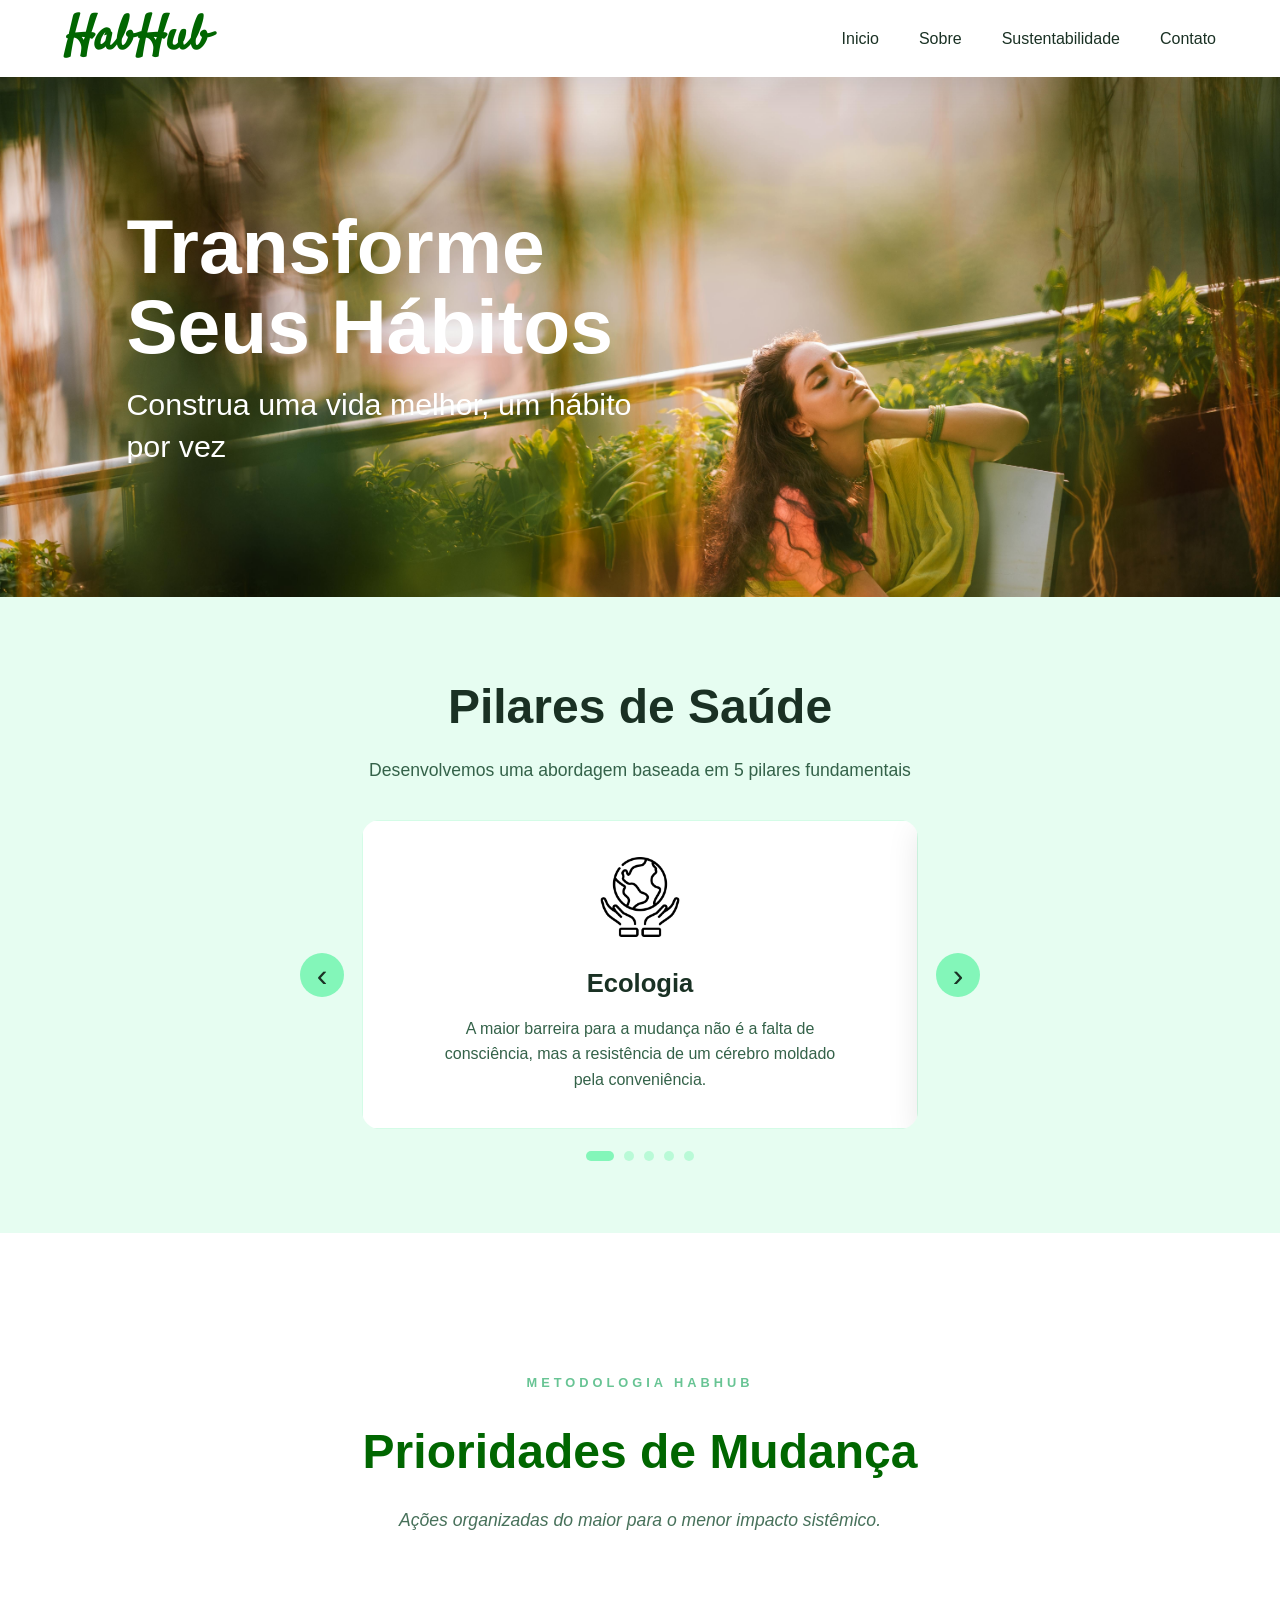
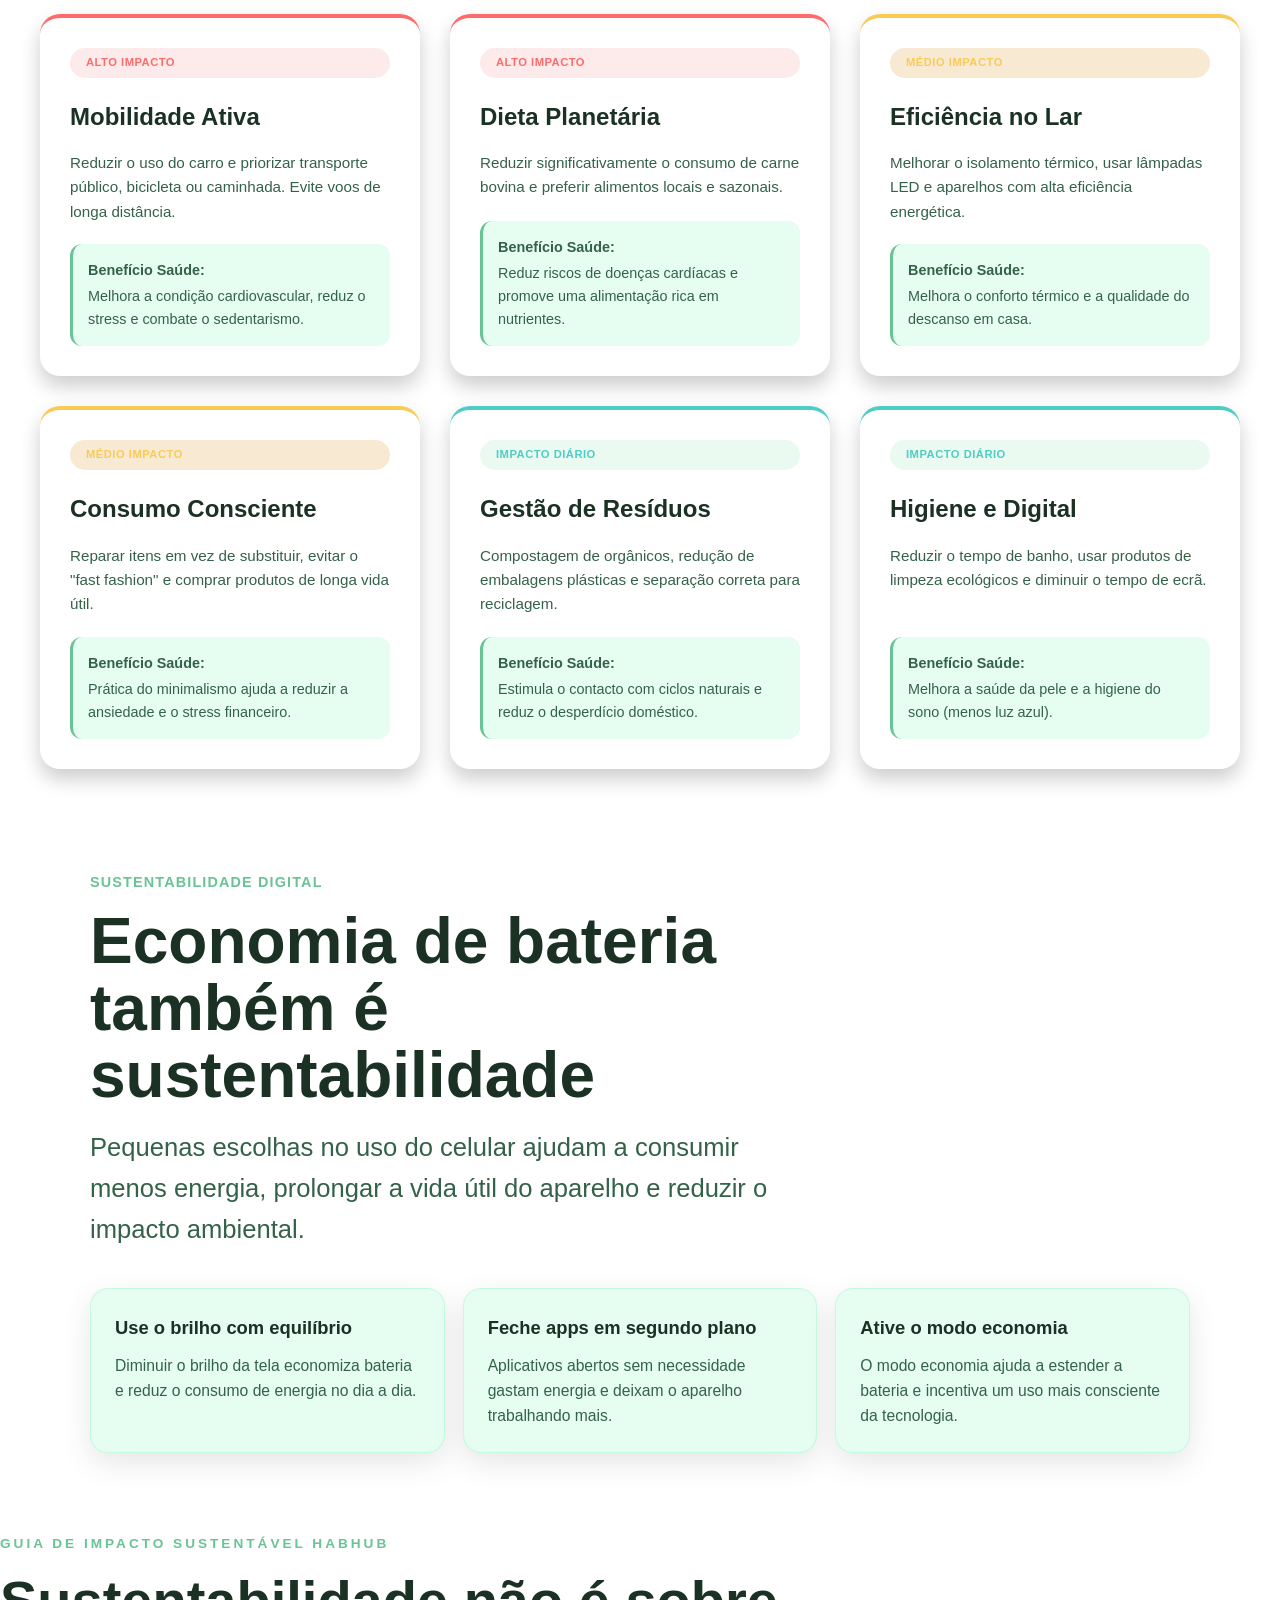
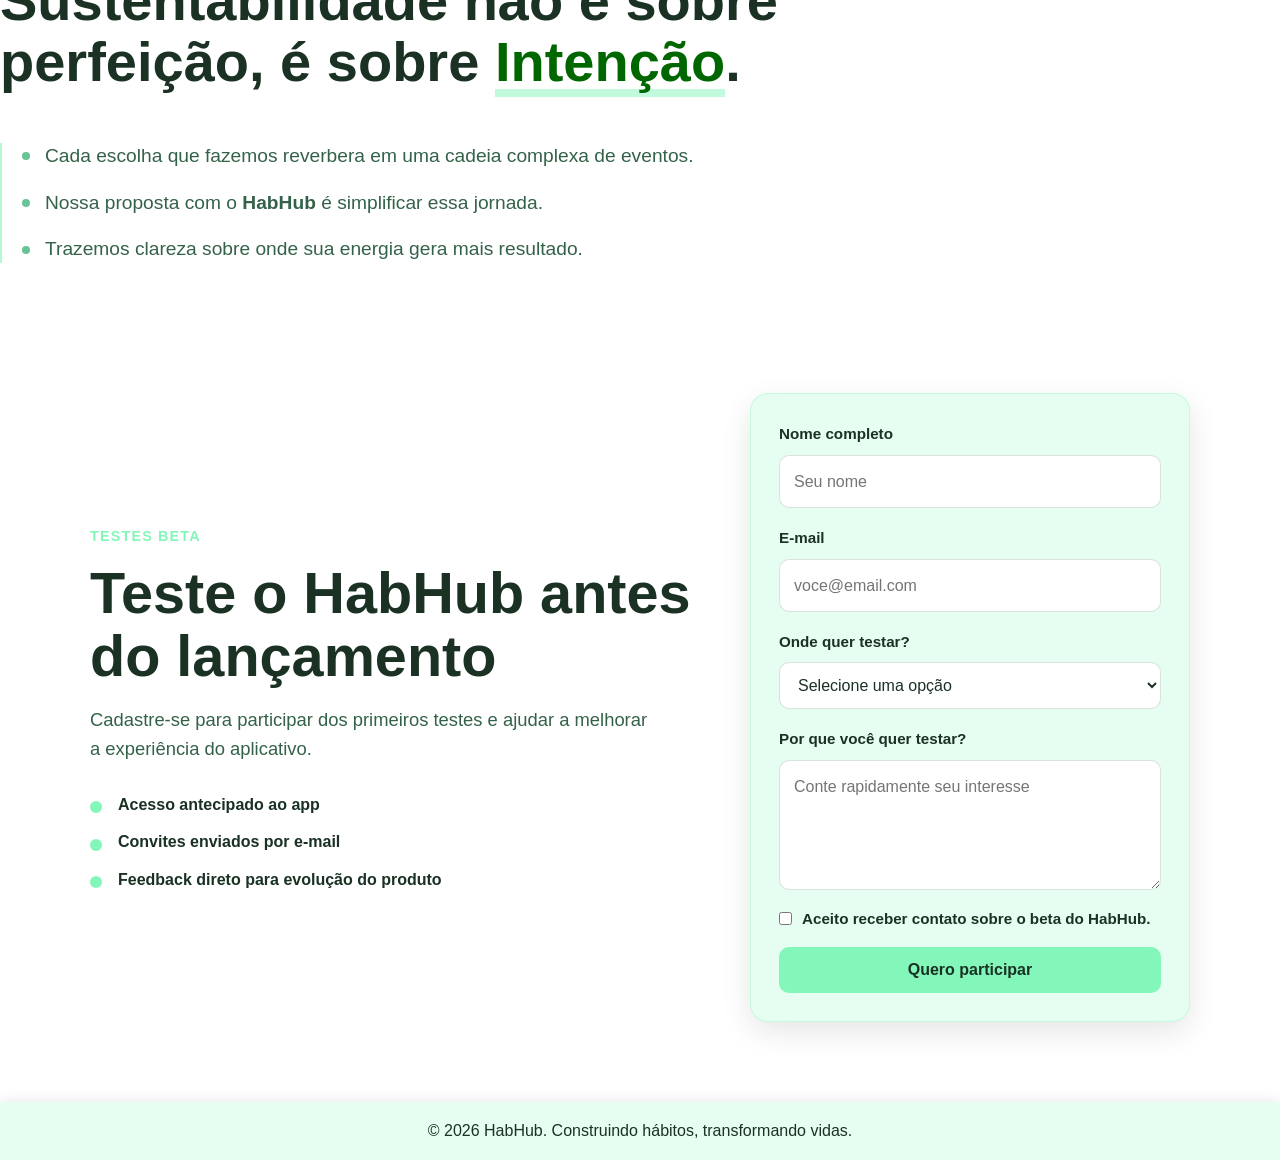
==== index.html @ 0dec8d16 "Consolidar CSS: mesclar cartilha.css em style.css e centralizar grid de prioridades em 3 colunas" ====
<!DOCTYPE html>
<html lang="pt-br">
<head>
    <meta charset="UTF-8">
    <meta name="viewport" content="width=device-width, initial-scale=1.0">
    <title>Projeto Da Faculdade</title>
    <link rel="preconnect" href="https://fonts.googleapis.com">
    <link rel="preconnect" href="https://fonts.gstatic.com" crossorigin>
    <link href="https://fonts.googleapis.com/css2?family=Satisfy&display=swap" rel="stylesheet">
    <link rel="stylesheet" href="./css/style.css">
</head>
<body>
    <header>
        <nav class="navbar">
            <a class="logo-link" href="#">
                <h1 class="logo">HabHub</h1>
            </a>
            <button class="nav-toggle" type="button" aria-label="Abrir menu" aria-controls="primary-menu" aria-expanded="false">
                <span></span>
                <span></span>
                <span></span>
            </button>
            <div class="nav-actions">
                <ul class="nav-links" id="primary-menu">
                    <li><a href="#home">Inicio</a></li>
                    <li><a href="#sobre">Sobre</a></li>
                    <li><a href="#sustentabilidade">Sustentabilidade</a></li>
                    <!-- <li><a href="pages/blog.html">Blog</a></li> -->
                    <li><a href="#contato">Contato</a></li>
                </ul>
            </div>
        </nav>
    </header>
    <main>
        <section id="home">
            <img src="img/mulher_zen.jpg" alt="Mulher Zen">
            <h2>Transforme Seus Hábitos</h2>
            <p>Construa uma vida melhor, um hábito por vez</p>
        </section>
        <section id="sobre" class="pillars">
            <div class="section-header">
                <h2>Pilares de Saúde</h2>
                <p>Desenvolvemos uma abordagem baseada em 5 pilares fundamentais</p>
            </div>
            <div class="pillars-carousel" aria-label="Carrossel dos pilares de saúde">
                <button class="carousel-btn carousel-btn-prev" type="button" aria-label="Pilar anterior">&#8249;</button>
                <div class="pillars-viewport">
                    <div class="pillars-track">
                        <article class="pillar-card">
                            <div class="pillar-icon">
                                <img src="img/gif_mundo.png" alt="icon terra">
                            </div>
                            <h3>Ecologia</h3>
                            <p>A maior barreira para a mudança não é a falta de consciência, mas a resistência de um cérebro moldado pela conveniência.</p>
                        </article>
                        <article class="pillar-card">
                            <div class="pillar-icon">
                                <img src="img/gif_mente.png" alt="icon mente">
                            </div>
                            <h3>Mental</h3>
                            <p>A verdadeira maestria não está em controlar o mundo ao seu redor, mas em arquitetar o silêncio interior para que a sua próxima ação seja fruto da escolha.</p>
                        </article>
                        <article class="pillar-card">
                            <div class="pillar-icon">
                                <img src="img/gif_forte.png" alt="icon físico">
                            </div>
                            <h3>Físico</h3>
                            <p>Seu hábito mais poderoso não é o que você faz quando está motivado, mas o que você executa no automático quando a vontade falha.</p>
                        </article>
                        <article class="pillar-card">
                            <div class="pillar-icon">
                                <img src="img/gif_salada.png" alt="icon salada">
                            </div>
                            <h3>Nutricional</h3>
                            <p>Sua vitalidade não nasce do que você consome ocasionalmente, mas da disciplina inabalável de nutrir o seu potencial todos os dias.</p>
                        </article>
                        <article class="pillar-card">
                            <div class="pillar-icon">
                                <img src="img/gif_sono.png" alt="icon sono">
                            </div>
                            <h3>Descanso</h3>
                            <p>O descanso não é uma interrupção da sua produtividade, mas a engenharia da sua potência.</p>
                        </article>
                    </div>
                </div>
                <button class="carousel-btn carousel-btn-next" type="button" aria-label="Próximo pilar">&#8250;</button>
            </div>
            <div class="carousel-dots" aria-label="Escolher pilar">
                <button class="carousel-dot active" type="button" aria-label="Mostrar pilar Ecologico" aria-current="true"></button>
                <button class="carousel-dot" type="button" aria-label="Mostrar pilar Mental"></button>
                <button class="carousel-dot" type="button" aria-label="Mostrar pilar Físico"></button>
                <button class="carousel-dot" type="button" aria-label="Mostrar pilar Nutricional"></button>
                <button class="carousel-dot" type="button" aria-label="Mostrar pilar Descanso"></button>
            </div>
        </section>
        <section>
            <div class="priorities-section">
                <div class="section-header-divider">
                    <span class="upper-detail">Metodologia HabHub</span>
                    <h2>Prioridades de Mudança</h2>
                    <p>Ações organizadas do maior para o menor impacto sistêmico.</p>
                </div>
            </div>
            <div class="grid">
                <article class="card high">
                    <span class="badge high">Alto Impacto</span>
                    <h3>Mobilidade Ativa</h3>
                    <p>Reduzir o uso do carro e priorizar transporte público, bicicleta ou caminhada. Evite voos de longa distância.</p>
                    <div class="health-box">
                        <strong> Benefício Saúde:</strong>
                        Melhora a condição cardiovascular, reduz o stress e combate o sedentarismo.
                    </div>
                </article>
                <article class="card high">
                    <span class="badge high">Alto Impacto</span>
                    <h3>Dieta Planetária</h3>
                    <p>Reduzir significativamente o consumo de carne bovina e preferir alimentos locais e sazonais.</p>
                    <div class="health-box">
                        <strong> Benefício Saúde:</strong>
                        Reduz riscos de doenças cardíacas e promove uma alimentação rica em nutrientes.
                    </div>
                </article>
                <article class="card med">
                    <span class="badge med">Médio Impacto</span>
                    <h3>Eficiência no Lar</h3>
                    <p>Melhorar o isolamento térmico, usar lâmpadas LED e aparelhos com alta eficiência energética.</p>
                    <div class="health-box">
                        <strong> Benefício Saúde:</strong>
                        Melhora o conforto térmico e a qualidade do descanso em casa.
                    </div>
                </article>
                <article class="card med">
                    <span class="badge med">Médio Impacto</span>
                    <h3>Consumo Consciente</h3>
                    <p>Reparar itens em vez de substituir, evitar o "fast fashion" e comprar produtos de longa vida útil.</p>
                    <div class="health-box">
                        <strong> Benefício Saúde:</strong>
                        Prática do minimalismo ajuda a reduzir a ansiedade e o stress financeiro.
                    </div>
                </article>
                <article class="card low">
                    <span class="badge low">Impacto Diário</span>
                    <h3>Gestão de Resíduos</h3>
                    <p>Compostagem de orgânicos, redução de embalagens plásticas e separação correta para reciclagem.</p>
                    <div class="health-box">
                        <strong>Benefício Saúde:</strong>
                        Estimula o contacto com ciclos naturais e reduz o desperdício doméstico.
                    </div>
                </article>
                <article class="card low">
                    <span class="badge low">Impacto Diário</span>
                    <h3>Higiene e Digital</h3>
                    <p>Reduzir o tempo de banho, usar produtos de limpeza ecológicos e diminuir o tempo de ecrã.</p>
                    <div class="health-box">
                        <strong>Benefício Saúde:</strong>
                        Melhora a saúde da pele e a higiene do sono (menos luz azul).
                    </div>
                </article>
            </div>
        </section>
        <section id="sustentabilidade" class="sustainability">
            <div class="sustainability-content">
                <span class="sustainability-label">Sustentabilidade digital</span>
                <h2>Economia de bateria também é sustentabilidade</h2>
                <p>Pequenas escolhas no uso do celular ajudam a consumir menos energia, prolongar a vida útil do aparelho e reduzir o impacto ambiental.</p>
                <div class="sustainability-actions">
                    <article>
                        <h3>Use o brilho com equilíbrio</h3>
                        <p>Diminuir o brilho da tela economiza bateria e reduz o consumo de energia no dia a dia.</p>
                    </article>
                    <article>
                        <h3>Feche apps em segundo plano</h3>
                        <p>Aplicativos abertos sem necessidade gastam energia e deixam o aparelho trabalhando mais.</p>
                    </article>
                    <article>
                        <h3>Ative o modo economia</h3>
                        <p>O modo economia ajuda a estender a bateria e incentiva um uso mais consciente da tecnologia.</p>
                    </article>
                </div>
            </div>
        </section>
        <section class="presentation-area">
            <div class="presenter-header">
                <span class="brown">Guia De impacto sustentável HabHub </span>
                <h2 class="display-title">Sustentabilidade não é sobre perfeição, é sobre <strong>Intenção</strong>. </h2>
            </div>
            <div class="manifesto-wrapper">
                <div class="manifesto-line">
                    <span class="dot"></span>
                    <p>Cada escolha que fazemos reverbera em uma cadeia complexa de eventos.</p>
                </div>
                <div class="manifesto-line">
                    <span class="dot"></span>
                    <p>Nossa proposta com o <strong>HabHub</strong> é simplificar essa jornada.</p>
                </div>
                <div class="manifesto-line">
                    <span class="dot"></span>
                    <p>Trazemos clareza sobre onde sua energia gera mais resultado.</p>
                </div>
            </div>
        </section>
        <section id="contato" class="beta-signup">
            <div class="beta-content">
                <div class="beta-info">
                    <span class="beta-label">Testes beta</span>
                    <h2>Teste o HabHub antes do lançamento</h2>
                    <p>Cadastre-se para participar dos primeiros testes e ajudar a melhorar a experiência do aplicativo.</p>
                    <ul class="beta-benefits">
                        <li>Acesso antecipado ao app</li>
                        <li>Convites enviados por e-mail</li>
                        <li>Feedback direto para evolução do produto</li>
                    </ul>
                </div>
                <form class="beta-form" action="https://formsubmit.co/ricardobandeliauskas@gmail.com" method="POST">
                    <input type="hidden" name="_subject" value="Novo cadastro de beta tester - HabHub">
                    <input type="hidden" name="_template" value="table">
                    <input class="honeypot" type="text" name="_honey" tabindex="-1" autocomplete="off">
                    <div class="form-group">
                        <label for="beta-name">Nome completo</label>
                        <input id="beta-name" type="text" name="nome" placeholder="Seu nome" required>
                    </div>
                    <div class="form-group">
                        <label for="beta-email">E-mail</label>
                        <input id="beta-email" type="email" name="email" placeholder="voce@email.com" required>
                    </div>
                    <div class="form-group">
                        <label for="beta-platform">Onde quer testar?</label>
                        <select id="beta-platform" name="plataforma" required>
                            <option value="">Selecione uma opção</option>
                            <option value="Android">Android</option>
                            <option value="iOS">iOS</option>
                            <option value="Web">Web</option>
                        </select>
                    </div>
                    <div class="form-group">
                        <label for="beta-message">Por que você quer testar?</label>
                        <textarea id="beta-message" name="mensagem" rows="4" placeholder="Conte rapidamente seu interesse"></textarea>
                    </div>
                    <label class="form-consent">
                        <input type="checkbox" name="aceite_contato" required>
                        Aceito receber contato sobre o beta do HabHub.
                    </label>
                    <button class="beta-submit" type="submit">Quero participar</button>
                </form>
            </div>
        </section>
    </main>
    <footer>
        <p>&copy; 2026 HabHub. Construindo hábitos, transformando vidas.</p>
    </footer>
    <script src="./js/ibelive.js"></script>
</body>
</html>
---- css/style.css ----
:root {
    --logo-color: #006600;
    --primary-color: #83f6b9;
    --primary-dark: #68c494;
    --secondary-color: #b4f9d5;
    --danger-color: #4e936f;
    --bg-light: #ffffff;
    --bg-gray: #e6fdf1;
    --text-dark: #1a3124;
    --text-light: #346249;
    --shadow: 0 10px 30px rgba(0, 0, 0, 0.1);
    --shadow-lg: 0 20px 60px rgba(0, 0, 0, 0.15);
    --alto-impacto: #ff6b6b;
    --medio-impacto: #f9cb55;
    --baixo-impacto: #4ecdc4;
    --high-impact: #ff6b6b;
    --med-impact: #f9cb55;
    --low-impact: #4ecdc4;
}

[data-theme="black"] {
    --logo-color: #006600;
    --primary-color: #83f6b9;
    --primary-dark: #68c494;
    --secondary-color: #4e936f;
    --danger-color: #346249;
    --bg-light: #000000;
    --bg-gray: #1a3124;
    --text-dark: #e6fdf1;
    --text-light: #b4f9d5;
    --shadow: 0 10px 30px rgba(0, 0, 0, 0.42);
    --shadow-lg: 0 20px 60px rgba(0, 0, 0, 0.55);
}

* {
    margin: 0;
    padding: 0;
    box-sizing: border-box;
}

html {
    scroll-behavior: smooth;
}

body {
    font-family: 'Segoe UI', Tahoma, Geneva, Verdana, sans-serif;
    color: var(--text-dark);
    background-color: var(--bg-light);
    line-height: 1.6;
    transition: background-color 0.3s ease, color 0.3s ease;
}

header {
    background: var(--bg-light);
    box-shadow: var(--shadow);
    position: sticky;
    top: 0;
    z-index: 1000;
    transition: all 0.3s ease;
}

.navbar {
    display: flex;
    justify-content: space-between;
    align-items: center;
    padding: 0rem 5%;
    max-width: 1400px;
    margin: 0 auto;
    width: 100%;
}

.logo-container {
    display: flex;
    align-items: center;
    gap: 0.5rem;
}

.logo-icon {
    font-size: 2rem;
}

.logo-link {
    color: var(--logo-color);
    text-decoration: none;
}

.logo {
    font-family: 'Satisfy';
    font-size: 3rem;
    font-weight: 700;
    background-clip: text;
}

.nav-links {
    display: flex;
    list-style: none;
    gap: 2.5rem;
}

.nav-links a {
    text-decoration: none;
    color: var(--text-dark);
    font-weight: 500;
    position: relative;
    transition: color 0.3s ease;
}

.nav-links a::after {
    content: '';
    position: absolute;
    width: 0;
    height: 2px;
    bottom: -5px;
    left: 0;
    background: var(--primary-color);
    transition: width 0.3s ease;
}

.nav-links a:hover::after {
    width: 100%;
}

.nav-links a:hover {
    color: var(--primary-color);
}

.nav-toggle {
    display: none;
}

.theme-btn {
    border: 0;
    border-radius: 6px;
    padding: 10px 14px;
    background-color: var(--primary-color);
    color: #1a3124;
    cursor: pointer;
    font-weight: 600;
}

main {
    flex: 1;
}

#home {
    position: relative;
    display: flex;
    min-height: 520px;
    padding: 80px 24px;
    flex-direction: column;
    align-items: flex-start;
    justify-content: center;
    overflow: hidden;
    text-align: left;
}

#home img {
    position: absolute;
    inset: 0;
    z-index: 0;
    width: 100%;
    height: 100%;
    object-fit: cover;
}

#home h2,
#home p {
    color: var(--bg-light);
    position: relative;
    z-index: 1;
    max-width: 520px;
    margin-left: clamp(32px, 8vw, 120px);
}

#home h2 {
    margin-bottom: 16px;
    font-size: clamp(2.8rem, 6vw, 5.2rem);
    line-height: 1.05;
}

#home p {
    margin-top: 0;
    font-size: clamp(1.25rem, 2.4vw, 1.9rem);
    line-height: 1.4;
}

.pillars {
    padding: 72px 24px;
    background-color: var(--bg-gray);
    overflow: hidden;
}

.section-header {
    max-width: 720px;
    margin: 0 auto 36px;
    text-align: center;
}

.section-header h2 {
    margin-bottom: 10px;
    color: var(--text-dark);
    font-size: clamp(2rem, 4vw, 3rem);
}

.section-header p {
    color: var(--text-light);
    font-size: 1.1rem;
}

.pillars-carousel {
    display: flex;
    align-items: center;
    gap: 18px;
    width: min(100%, 680px);
    margin: 0 auto;
}

.pillars-viewport {
    flex: 1;
    overflow: hidden;
    border-radius: 18px;
}

.pillars-track {
    display: flex;
    transition: transform 0.35s ease;
}

.pillar-card {
    display: flex;
    flex: 0 0 100%;
    min-height: 280px;
    padding: 36px;
    flex-direction: column;
    align-items: center;
    justify-content: center;
    background-color: var(--bg-light);
    border: 1px solid rgba(131, 246, 185, 0.35);
    box-shadow: var(--shadow);
    text-align: center;
}

.pillar-icon {
    margin-bottom: 18px;
    font-size: 3rem;
    line-height: 1;
}

.pillar-icon img {
    height: 5rem;
}

.pillar-card h3 {
    margin-bottom: 12px;
    color: var(--text-dark);
    font-size: 1.6rem;
}

.pillar-card p {
    max-width: 420px;
    color: var(--text-light);
    font-size: 1rem;
}

.carousel-btn {
    display: grid;
    place-items: center;
    flex: 0 0 44px;
    width: 44px;
    height: 44px;
    border: 0;
    border-radius: 50%;
    background-color: var(--primary-color);
    color: #1a3124;
    cursor: pointer;
    font-size: 2rem;
    line-height: 1;
    transition: background-color 0.2s ease, transform 0.2s ease;
}

.carousel-btn:hover {
    background-color: var(--primary-dark);
    transform: translateY(-2px);
}

.carousel-dots {
    display: flex;
    justify-content: center;
    gap: 10px;
    margin-top: 22px;
}

.carousel-dot {
    width: 10px;
    height: 10px;
    border: 0;
    border-radius: 50%;
    background-color: rgba(131, 246, 185, 0.45);
    cursor: pointer;
}

.carousel-dot.active {
    width: 28px;
    border-radius: 999px;
    background-color: var(--primary-color);
}

.sustainability {
    display: flex;
    min-height: 520px;
    padding: 80px 24px;
    align-items: center;
    background-color: var(--bg-light);
}

.sustainability-content {
    width: min(100%, 1100px);
    margin: 0 auto;
}

.sustainability-label {
    display: inline-block;
    margin-bottom: 14px;
    color: var(--primary-dark);
    font-size: 0.9rem;
    font-weight: 800;
    letter-spacing: 0.08em;
    text-transform: uppercase;
}

.sustainability h2 {
    max-width: 760px;
    margin-bottom: 18px;
    color: var(--text-dark);
    font-size: clamp(2.4rem, 5vw, 4.8rem);
    line-height: 1.05;
}

.sustainability-content > p {
    max-width: 680px;
    color: var(--text-light);
    font-size: clamp(1.15rem, 2.2vw, 1.6rem);
}

.sustainability-actions {
    display: grid;
    grid-template-columns: repeat(3, 1fr);
    gap: 18px;
    margin-top: 38px;
}

.sustainability-actions article {
    padding: 24px;
    border: 1px solid rgba(131, 246, 185, 0.35);
    border-radius: 18px;
    background-color: var(--bg-gray);
    box-shadow: var(--shadow);
}

.sustainability-actions h3 {
    margin-bottom: 10px;
    color: var(--text-dark);
    font-size: 1.15rem;
}

.sustainability-actions p {
    color: var(--text-light);
    font-size: 0.98rem;
}

.beta-signup {
    padding: 80px 24px;
    background-color: var(--bg-light);
}

.beta-content {
    display: grid;
    grid-template-columns: 1fr minmax(320px, 440px);
    gap: 48px;
    align-items: center;
    width: min(100%, 1100px);
    margin: 0 auto;
}

.beta-label {
    display: inline-block;
    margin-bottom: 14px;
    color: var(--primary-color);
    font-size: 0.9rem;
    font-weight: 700;
    letter-spacing: 0.08em;
    text-transform: uppercase;
}

.beta-info h2 {
    max-width: 620px;
    margin-bottom: 18px;
    color: var(--text-dark);
    font-size: clamp(2.2rem, 4.5vw, 4rem);
    line-height: 1.08;
}

.beta-info p {
    max-width: 560px;
    color: var(--text-light);
    font-size: 1.15rem;
}

.beta-benefits {
    display: grid;
    gap: 12px;
    margin-top: 28px;
    color: var(--text-dark);
    list-style: none;
}

.beta-benefits li {
    position: relative;
    padding-left: 28px;
    font-weight: 600;
}

.beta-benefits li::before {
    content: "";
    position: absolute;
    top: 0.58em;
    left: 0;
    width: 12px;
    height: 12px;
    border-radius: 50%;
    background-color: var(--primary-color);
}

.beta-form {
    display: grid;
    gap: 18px;
    padding: 28px;
    border: 1px solid rgba(131, 246, 185, 0.35);
    border-radius: 18px;
    background-color: var(--bg-gray);
    box-shadow: var(--shadow);
}

.form-group {
    display: grid;
    gap: 8px;
}

.form-group label,
.form-consent {
    color: var(--text-dark);
    font-size: 0.95rem;
    font-weight: 700;
}

.form-group input,
.form-group select,
.form-group textarea {
    width: 100%;
    border: 1px solid rgba(52, 98, 73, 0.18);
    border-radius: 10px;
    padding: 13px 14px;
    background-color: var(--bg-light);
    color: var(--text-dark);
    font: inherit;
}

.form-group textarea {
    resize: vertical;
}

.form-group input:focus,
.form-group select:focus,
.form-group textarea:focus {
    border-color: var(--primary-color);
    outline: 3px solid rgba(131, 246, 185, 0.28);
}

.form-consent {
    display: flex;
    align-items: flex-start;
    gap: 10px;
    line-height: 1.4;
}

.form-consent input {
    margin-top: 4px;
    accent-color: var(--primary-color);
}

.beta-submit {
    border: 0;
    border-radius: 10px;
    padding: 14px 18px;
    background-color: var(--primary-color);
    color: #1a3124;
    cursor: pointer;
    font-size: 1rem;
    font-weight: 800;
    transition: background-color 0.2s ease, transform 0.2s ease;
}

.beta-submit:hover {
    background-color: var(--primary-dark);
    transform: translateY(-2px);
}

.honeypot {
    display: none;
}

.container {
    max-width: 1100px;
    margin: 40px auto;
    padding: 0 20px;
}

.presentation-area {
    margin-bottom: 50px;
    max-width: 1000px;
}

.presentation-header {
    margin-bottom: 50px;
    text-align: left;
}

.presenter-header {
    margin-bottom: 50px;
    text-align: left;
}

.brown {
    display: block;
    text-transform: uppercase;
    letter-spacing: 3px;
    font-size: 0.85rem;
    color: var(--primary-dark);
    font-weight: 700;
    margin-bottom: 15px;
}

.display-title {
    font-size: clamp(2rem, 5vw, 3.5rem);
    line-height: 1.1;
    color: var(--text-dark);
    max-width: 900px;
}

.display-title strong {
    color: var(--logo-color);
    position: relative;
}

.display-title strong::after {
    content: '';
    position: absolute;
    width: 100%;
    height: 8px;
    background: var(--primary-color);
    bottom: -4px;
    left: 0;
    z-index: -1;
    opacity: 0.5;
}

.manifesto-wrapper {
    margin-top: 40px;
    padding-left: 20px;
    border-left: 2px solid var(--secondary-color);
    max-width: 700px;
}

.manifesto-line {
    display: flex;
    align-items: center;
    gap: 15px;
    margin-bottom: 20px;
}

.manifesto-line p {
    font-size: 1.2rem;
    color: var(--text-light);
    line-height: 1.4;
    margin: 0;
}

.dot {
    width: 8px;
    height: 8px;
    background-color: var(--primary-dark);
    border-radius: 50%;
    flex-shrink: 0;
}

.priorities-section {
    margin-top: 140px;
    margin-bottom: 60px;
    padding: 0 20px;
    text-align: center;
}

.upper-detail {
    display: block;
    font-size: 0.8rem;
    text-transform: uppercase;
    letter-spacing: 4px;
    color: var(--primary-dark);
    margin-bottom: 20px;
    font-weight: 700;
}

.section-header-divider h2 {
    font-size: clamp(2rem, 4vw, 3rem);
    color: var(--logo-color);
    font-weight: 800;
    margin-bottom: 15px;
    position: relative;
    display: inline-block;
}

.section-header-divider p {
    font-size: 1.1rem;
    color: var(--text-light);
    max-width: 600px;
    margin: 0 auto 40px;
    font-style: italic;
    opacity: 0.9;
}

.scroll-indicator {
    display: flex;
    justify-content: center;
    align-items: center;
    margin-top: 20px;
    width: 100%;
    margin: 60px 0;
}

.mouse {
    width: 26px;
    height: 42px;
    border: 2px solid var(--primary-dark);
    border-radius: 20px;
    display: flex;
    justify-content: center;
    padding-top: 8px;
    position: relative;
}

.wheel {
    width: 4px;
    height: 8px;
    background: var(--primary-dark);
    border-radius: 2px;
    animation: scrollMove 1.6s infinite;
}

.grid {
    display: grid;
    grid-template-columns: repeat(3, 1fr);
    gap: 30px;
    padding: 20px 0;
    max-width: 1200px;
    margin: 0 auto;
}

.card {
    background: var(--bg-light);
    border-radius: 20px;
    padding: 30px;
    position: relative;
    box-shadow: 0 10px 20px rgba(0, 0, 0, 0.2);
    transition: all 0.4s cubic-bezier(0.175, 0.885, 0.32, 1.275);
    display: flex;
    flex-direction: column;
    border-top: 4px rgb(100, 100, 100) solid;
}

.card:hover {
    transform: translateY(-10px);
    box-shadow: 0 10px 30px rgba(0, 0, 0, 0.4);
}

.card.high {
    border-top-color: var(--high-impact);
}

.card.med {
    border-top-color: var(--med-impact);
}

.card.low {
    border-top-color: var(--low-impact);
}

.badge {
    display: inline-block;
    font-size: 0.7rem;
    font-weight: bold;
    padding: 6px 16px;
    border-radius: 50px;
    margin-bottom: 20px;
    text-transform: uppercase;
    align-items: flex-start;
    letter-spacing: 0.5px;
}

.badge.high {
    background: #fdeaea;
    color: var(--alto-impacto);
}

.badge.med {
    background: #f7e9d2;
    color: var(--medio-impacto);
}

.badge.low {
    background: #eafaf1;
    color: var(--baixo-impacto);
}

.card h3 {
    font-size: 1.5rem;
    margin-bottom: 15px;
    color: var(--text-dark);
    transition: color 0.3s ease;
}

.card:hover h3 {
    color: var(--logo-color);
}

.card p {
    font-size: 0.95rem;
    color: var(--text-light);
    margin-bottom: 20px;
    flex-grow: 1;
}

.health-box {
    background-color: var(--bg-gray);
    padding: 15px;
    border-radius: 12px;
    font-size: 0.9rem;
    color: var(--text-light);
    border-left: 3px solid var(--primary-dark);
    margin-top: auto;
    transition: background-color 0.3s ease;
}

.health-box strong {
    display: block;
    margin-bottom: 3px;
}

footer {
    width: 100%;
    padding: 16px 24px;
    background-color: var(--bg-gray);
    color: var(--text-dark);
    text-align: center;
    box-shadow: 0 -2px 12px rgba(0, 0, 0, 0.08);
}

footer p {
    margin: 0;
}

@keyframes scrollMove {
    0% {
        transform: translateY(0);
        opacity: 1;
    }
    100% {
        transform: translateY(15px);
        opacity: 0;
    }
}

@media (max-width: 700px) {
    body {
        padding-top: 0;
    }

    .navbar {
        position: relative;
        flex-wrap: nowrap;
        gap: 16px;
        padding: 8px 16px;
    }

    .logo {
        font-size: 2rem;
    }

    .nav-toggle {
        display: flex;
        flex-direction: column;
        align-items: center;
        justify-content: center;
        gap: 4px;
        width: 42px;
        height: 42px;
        margin-left: auto;
        border: 0;
        border-radius: 8px;
        background-color: var(--bg-gray);
        cursor: pointer;
    }

    .nav-toggle span {
        display: block;
        width: 22px;
        height: 2px;
        border-radius: 999px;
        background-color: var(--text-dark);
        transition: transform 0.2s ease, opacity 0.2s ease;
    }

    .nav-toggle.is-open span:nth-child(1) {
        transform: translateY(6px) rotate(45deg);
    }

    .nav-toggle.is-open span:nth-child(2) {
        opacity: 0;
    }

    .nav-toggle.is-open span:nth-child(3) {
        transform: translateY(-6px) rotate(-45deg);
    }

    .nav-actions {
        position: absolute;
        top: 100%;
        right: 16px;
        width: 100%;
        max-width: 260px;
        max-height: 0;
        overflow: hidden;
        border-radius: 0 0 12px 12px;
        background-color: var(--bg-light);
        box-shadow: var(--shadow);
        opacity: 0;
        pointer-events: none;
        transition: max-height 0.25s ease, opacity 0.2s ease;
    }

    .nav-actions.is-open {
        max-height: 420px;
        opacity: 1;
        pointer-events: auto;
    }

    .nav-links {
        flex-direction: column;
        align-items: stretch;
        gap: 0;
        padding: 10px;
    }

    .nav-links a {
        display: block;
        padding: 12px 14px;
        border-radius: 8px;
    }

    .nav-links a::after {
        display: none;
    }

    .nav-links a:hover {
        background-color: var(--bg-gray);
    }

    .theme-btn {
        padding: 8px 10px;
    }

    #home {
        min-height: 420px;
        padding: 64px 16px;
    }

    .sustainability {
        min-height: 420px;
        padding: 64px 16px;
    }

    .sustainability-actions {
        grid-template-columns: 1fr;
        gap: 14px;
    }

    .pillars {
        padding: 56px 16px;
    }

    .pillars-carousel {
        gap: 10px;
    }

    .pillar-card {
        min-height: 250px;
        padding: 28px 22px;
    }

    .carousel-btn {
        flex-basis: 38px;
        width: 38px;
        height: 38px;
        font-size: 1.7rem;
    }

    .beta-signup {
        padding: 56px 16px;
    }

    .beta-content {
        grid-template-columns: 1fr;
        gap: 30px;
    }

    .beta-form {
        padding: 22px;
    }

    .grid {
        grid-template-columns: 1fr;
    }

}
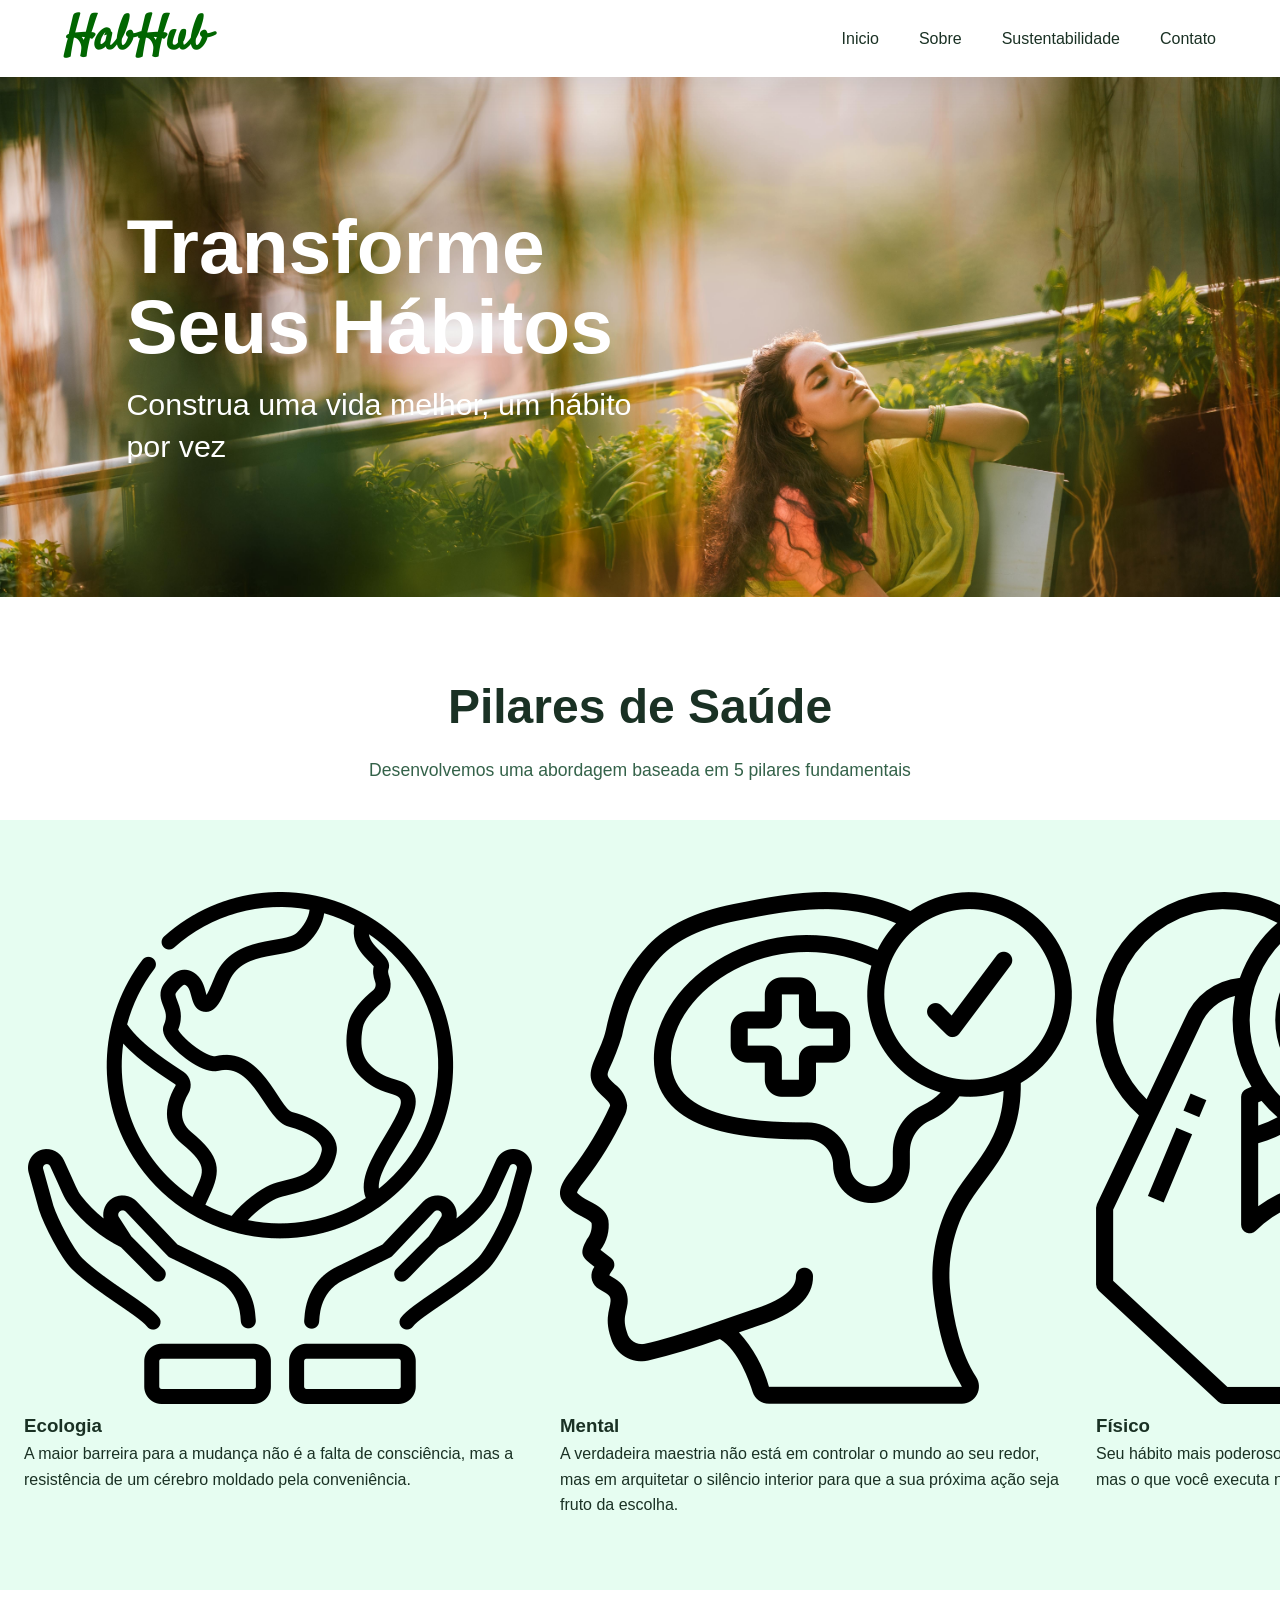
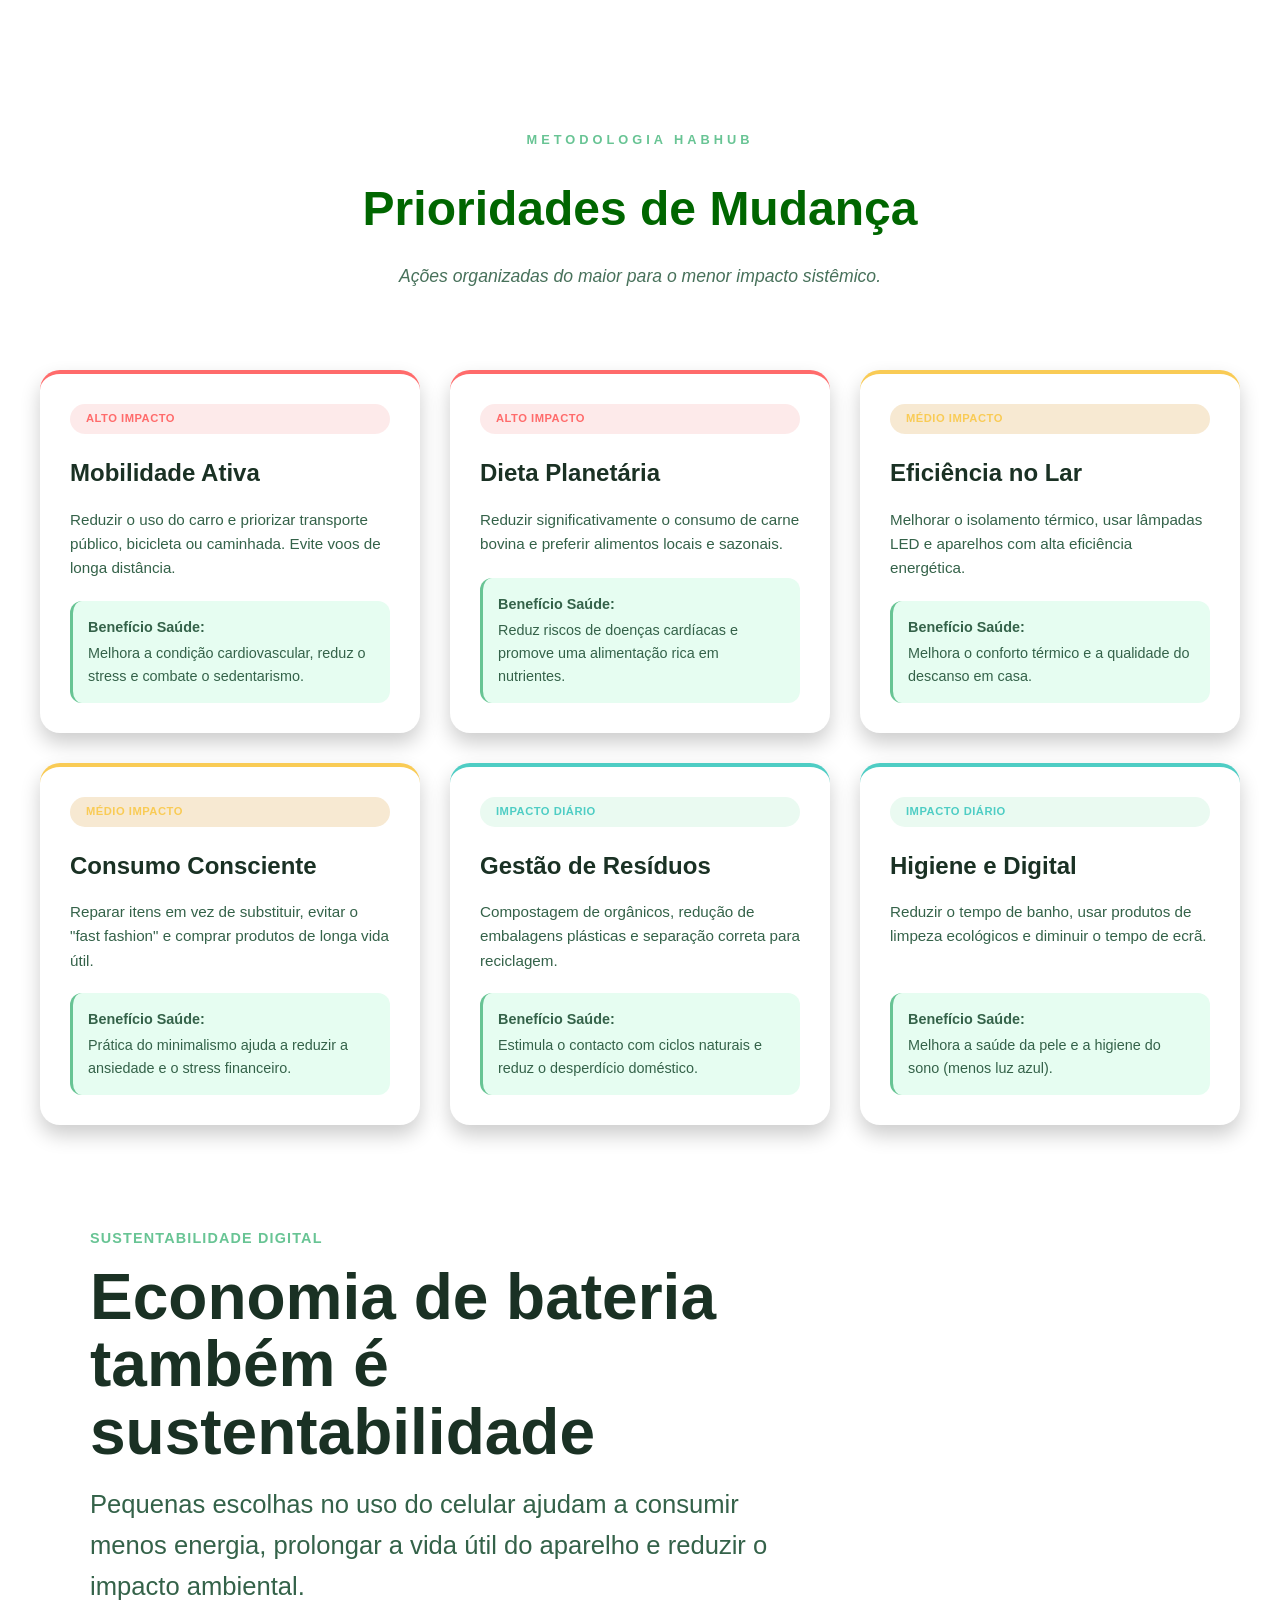
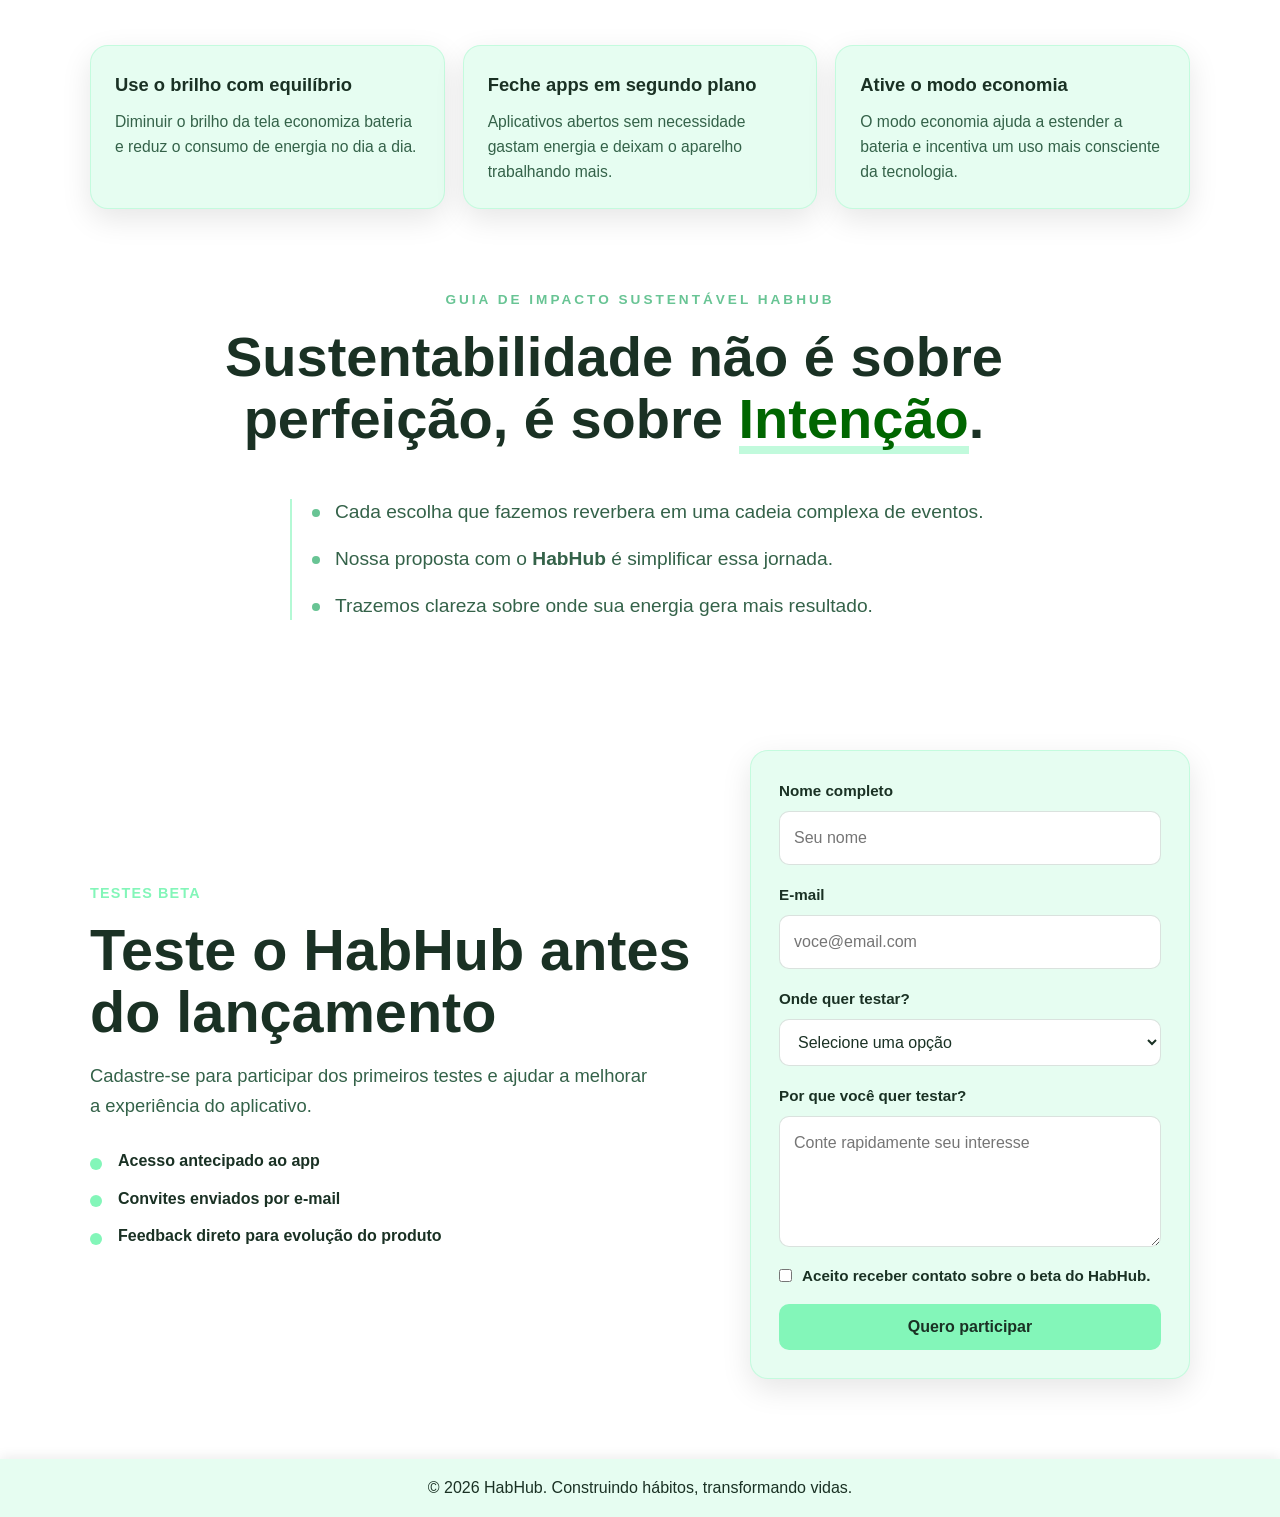
==== commit fee68ab2: "Criar novo carrossel infinito que roda continuamente para a direita com CSS animation" ====
--- a/index.html
+++ b/index.html
@@ -42,55 +42,44 @@
                 <h2>Pilares de Saúde</h2>
                 <p>Desenvolvemos uma abordagem baseada em 5 pilares fundamentais</p>
             </div>
-            <div class="pillars-carousel" aria-label="Carrossel dos pilares de saúde">
-                <button class="carousel-btn carousel-btn-prev" type="button" aria-label="Pilar anterior">&#8249;</button>
-                <div class="pillars-viewport">
-                    <div class="pillars-track">
-                        <article class="pillar-card">
-                            <div class="pillar-icon">
-                                <img src="img/gif_mundo.png" alt="icon terra">
-                            </div>
-                            <h3>Ecologia</h3>
-                            <p>A maior barreira para a mudança não é a falta de consciência, mas a resistência de um cérebro moldado pela conveniência.</p>
-                        </article>
-                        <article class="pillar-card">
-                            <div class="pillar-icon">
-                                <img src="img/gif_mente.png" alt="icon mente">
-                            </div>
-                            <h3>Mental</h3>
-                            <p>A verdadeira maestria não está em controlar o mundo ao seu redor, mas em arquitetar o silêncio interior para que a sua próxima ação seja fruto da escolha.</p>
-                        </article>
-                        <article class="pillar-card">
-                            <div class="pillar-icon">
-                                <img src="img/gif_forte.png" alt="icon físico">
-                            </div>
-                            <h3>Físico</h3>
-                            <p>Seu hábito mais poderoso não é o que você faz quando está motivado, mas o que você executa no automático quando a vontade falha.</p>
-                        </article>
-                        <article class="pillar-card">
-                            <div class="pillar-icon">
-                                <img src="img/gif_salada.png" alt="icon salada">
-                            </div>
-                            <h3>Nutricional</h3>
-                            <p>Sua vitalidade não nasce do que você consome ocasionalmente, mas da disciplina inabalável de nutrir o seu potencial todos os dias.</p>
-                        </article>
-                        <article class="pillar-card">
-                            <div class="pillar-icon">
-                                <img src="img/gif_sono.png" alt="icon sono">
-                            </div>
-                            <h3>Descanso</h3>
-                            <p>O descanso não é uma interrupção da sua produtividade, mas a engenharia da sua potência.</p>
-                        </article>
-                    </div>
-                </div>
-                <button class="carousel-btn carousel-btn-next" type="button" aria-label="Próximo pilar">&#8250;</button>
-            </div>
-            <div class="carousel-dots" aria-label="Escolher pilar">
-                <button class="carousel-dot active" type="button" aria-label="Mostrar pilar Ecologico" aria-current="true"></button>
-                <button class="carousel-dot" type="button" aria-label="Mostrar pilar Mental"></button>
-                <button class="carousel-dot" type="button" aria-label="Mostrar pilar Físico"></button>
-                <button class="carousel-dot" type="button" aria-label="Mostrar pilar Nutricional"></button>
-                <button class="carousel-dot" type="button" aria-label="Mostrar pilar Descanso"></button>
+            <div class="infinite-carousel" aria-label="Carrossel infinito dos pilares de saúde">
+                <div class="infinite-carousel-track">
+                    <article class="pillar-card">
+                        <div class="pillar-icon">
+                            <img src="img/gif_mundo.png" alt="icon terra">
+                        </div>
+                        <h3>Ecologia</h3>
+                        <p>A maior barreira para a mudança não é a falta de consciência, mas a resistência de um cérebro moldado pela conveniência.</p>
+                    </article>
+                    <article class="pillar-card">
+                        <div class="pillar-icon">
+                            <img src="img/gif_mente.png" alt="icon mente">
+                        </div>
+                        <h3>Mental</h3>
+                        <p>A verdadeira maestria não está em controlar o mundo ao seu redor, mas em arquitetar o silêncio interior para que a sua próxima ação seja fruto da escolha.</p>
+                    </article>
+                    <article class="pillar-card">
+                        <div class="pillar-icon">
+                            <img src="img/gif_forte.png" alt="icon físico">
+                        </div>
+                        <h3>Físico</h3>
+                        <p>Seu hábito mais poderoso não é o que você faz quando está motivado, mas o que você executa no automático quando a vontade falha.</p>
+                    </article>
+                    <article class="pillar-card">
+                        <div class="pillar-icon">
+                            <img src="img/gif_salada.png" alt="icon salada">
+                        </div>
+                        <h3>Nutricional</h3>
+                        <p>Sua vitalidade não nasce do que você consome ocasionalmente, mas da disciplina inabalável de nutrir o seu potencial todos os dias.</p>
+                    </article>
+                    <article class="pillar-card">
+                        <div class="pillar-icon">
+                            <img src="img/gif_sono.png" alt="icon sono">
+                        </div>
+                        <h3>Descanso</h3>
+                        <p>O descanso não é uma interrupção da sua produtividade, mas a engenharia da sua potência.</p>
+                    </article>
+                </div>
             </div>
         </section>
         <section>
--- a/css/style.css
+++ b/css/style.css
@@ -185,15 +185,16 @@
 }
 
 .pillars {
-    padding: 72px 24px;
-    background-color: var(--bg-gray);
-    overflow: hidden;
+    padding: 0;
+    background-color: transparent;
+    overflow: visible;
 }
 
 .section-header {
     max-width: 720px;
     margin: 0 auto 36px;
     text-align: center;
+    padding: 72px 24px 0;
 }
 
 .section-header h2 {
@@ -205,104 +206,6 @@
 .section-header p {
     color: var(--text-light);
     font-size: 1.1rem;
-}
-
-.pillars-carousel {
-    display: flex;
-    align-items: center;
-    gap: 18px;
-    width: min(100%, 680px);
-    margin: 0 auto;
-}
-
-.pillars-viewport {
-    flex: 1;
-    overflow: hidden;
-    border-radius: 18px;
-}
-
-.pillars-track {
-    display: flex;
-    transition: transform 0.35s ease;
-}
-
-.pillar-card {
-    display: flex;
-    flex: 0 0 100%;
-    min-height: 280px;
-    padding: 36px;
-    flex-direction: column;
-    align-items: center;
-    justify-content: center;
-    background-color: var(--bg-light);
-    border: 1px solid rgba(131, 246, 185, 0.35);
-    box-shadow: var(--shadow);
-    text-align: center;
-}
-
-.pillar-icon {
-    margin-bottom: 18px;
-    font-size: 3rem;
-    line-height: 1;
-}
-
-.pillar-icon img {
-    height: 5rem;
-}
-
-.pillar-card h3 {
-    margin-bottom: 12px;
-    color: var(--text-dark);
-    font-size: 1.6rem;
-}
-
-.pillar-card p {
-    max-width: 420px;
-    color: var(--text-light);
-    font-size: 1rem;
-}
-
-.carousel-btn {
-    display: grid;
-    place-items: center;
-    flex: 0 0 44px;
-    width: 44px;
-    height: 44px;
-    border: 0;
-    border-radius: 50%;
-    background-color: var(--primary-color);
-    color: #1a3124;
-    cursor: pointer;
-    font-size: 2rem;
-    line-height: 1;
-    transition: background-color 0.2s ease, transform 0.2s ease;
-}
-
-.carousel-btn:hover {
-    background-color: var(--primary-dark);
-    transform: translateY(-2px);
-}
-
-.carousel-dots {
-    display: flex;
-    justify-content: center;
-    gap: 10px;
-    margin-top: 22px;
-}
-
-.carousel-dot {
-    width: 10px;
-    height: 10px;
-    border: 0;
-    border-radius: 50%;
-    background-color: rgba(131, 246, 185, 0.45);
-    cursor: pointer;
-}
-
-.carousel-dot.active {
-    width: 28px;
-    border-radius: 999px;
-    background-color: var(--primary-color);
 }
 
 .sustainability {
@@ -518,6 +421,9 @@
 .presentation-area {
     margin-bottom: 50px;
     max-width: 1000px;
+    margin-left: auto;
+    margin-right: auto;
+    padding: 0 24px;
 }
 
 .presentation-header {
@@ -527,7 +433,7 @@
 
 .presenter-header {
     margin-bottom: 50px;
-    text-align: left;
+    text-align: center;
 }
 
 .brown {
@@ -569,6 +475,8 @@
     padding-left: 20px;
     border-left: 2px solid var(--secondary-color);
     max-width: 700px;
+    margin-left: auto;
+    margin-right: auto;
 }
 
 .manifesto-line {
@@ -768,6 +676,15 @@
     margin: 0;
 }
 
+@keyframes infiniteCarouselScroll {
+    0% {
+        transform: translateX(0);
+    }
+    100% {
+        transform: translateX(-20%);
+    }
+}
+
 @keyframes scrollMove {
     0% {
         transform: translateY(0);
@@ -777,6 +694,32 @@
         transform: translateY(15px);
         opacity: 0;
     }
+}
+
+.infinite-carousel {
+    width: 100%;
+    overflow: hidden;
+    background-color: var(--bg-gray);
+    padding: 72px 0;
+}
+
+.infinite-carousel-track {
+    display: flex;
+    gap: 24px;
+    padding: 0 24px;
+    max-width: 1400px;
+    margin: 0 auto;
+    animation: infiniteCarouselScroll 40s linear infinite;
+    width: fit-content;
+}
+
+.infinite-carousel-track:hover {
+    animation-play-state: paused;
+}
+
+.infinite-carousel .pillar-card {
+    flex: 0 0 clamp(250px, 20vw, 320px);
+    aspect-ratio: 1 / 1;
 }
 
 @media (max-width: 700px) {
@@ -894,16 +837,11 @@
     }
 
     .pillars {
-        padding: 56px 16px;
-    }
-
-    .pillars-carousel {
-        gap: 10px;
-    }
-
-    .pillar-card {
-        min-height: 250px;
-        padding: 28px 22px;
+        padding: 0;
+    }
+
+    .section-header {
+        padding: 48px 16px 0;
     }
 
     .carousel-btn {
@@ -930,4 +868,26 @@
         grid-template-columns: 1fr;
     }
 
-}
+    .infinite-carousel {
+        padding: 48px 0;
+    }
+
+    .infinite-carousel-track {
+        gap: 16px;
+        padding: 0 16px;
+    }
+
+    .infinite-carousel .pillar-card {
+        flex: 0 0 clamp(180px, 85vw, 280px);
+    }
+
+    @keyframes infiniteCarouselScroll {
+        0% {
+            transform: translateX(0);
+        }
+        100% {
+            transform: translateX(-25%);
+        }
+    }
+
+}
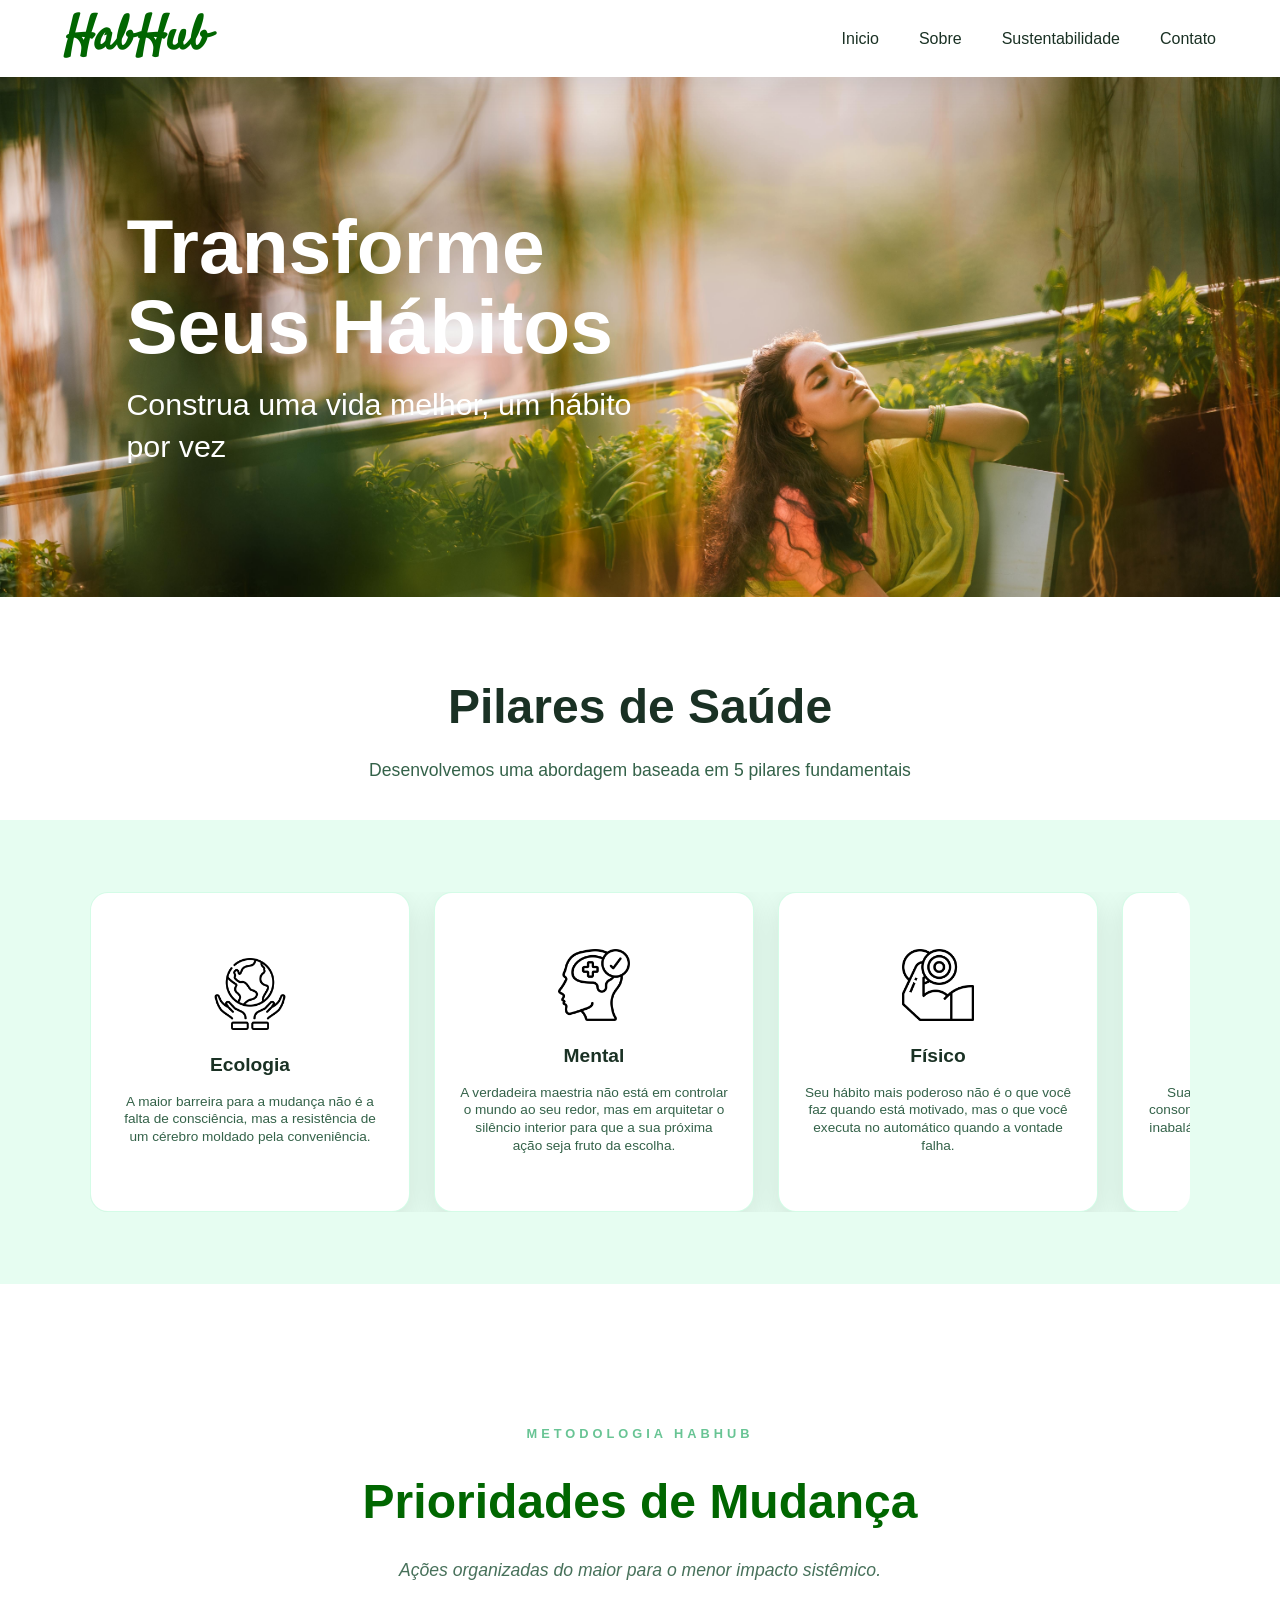
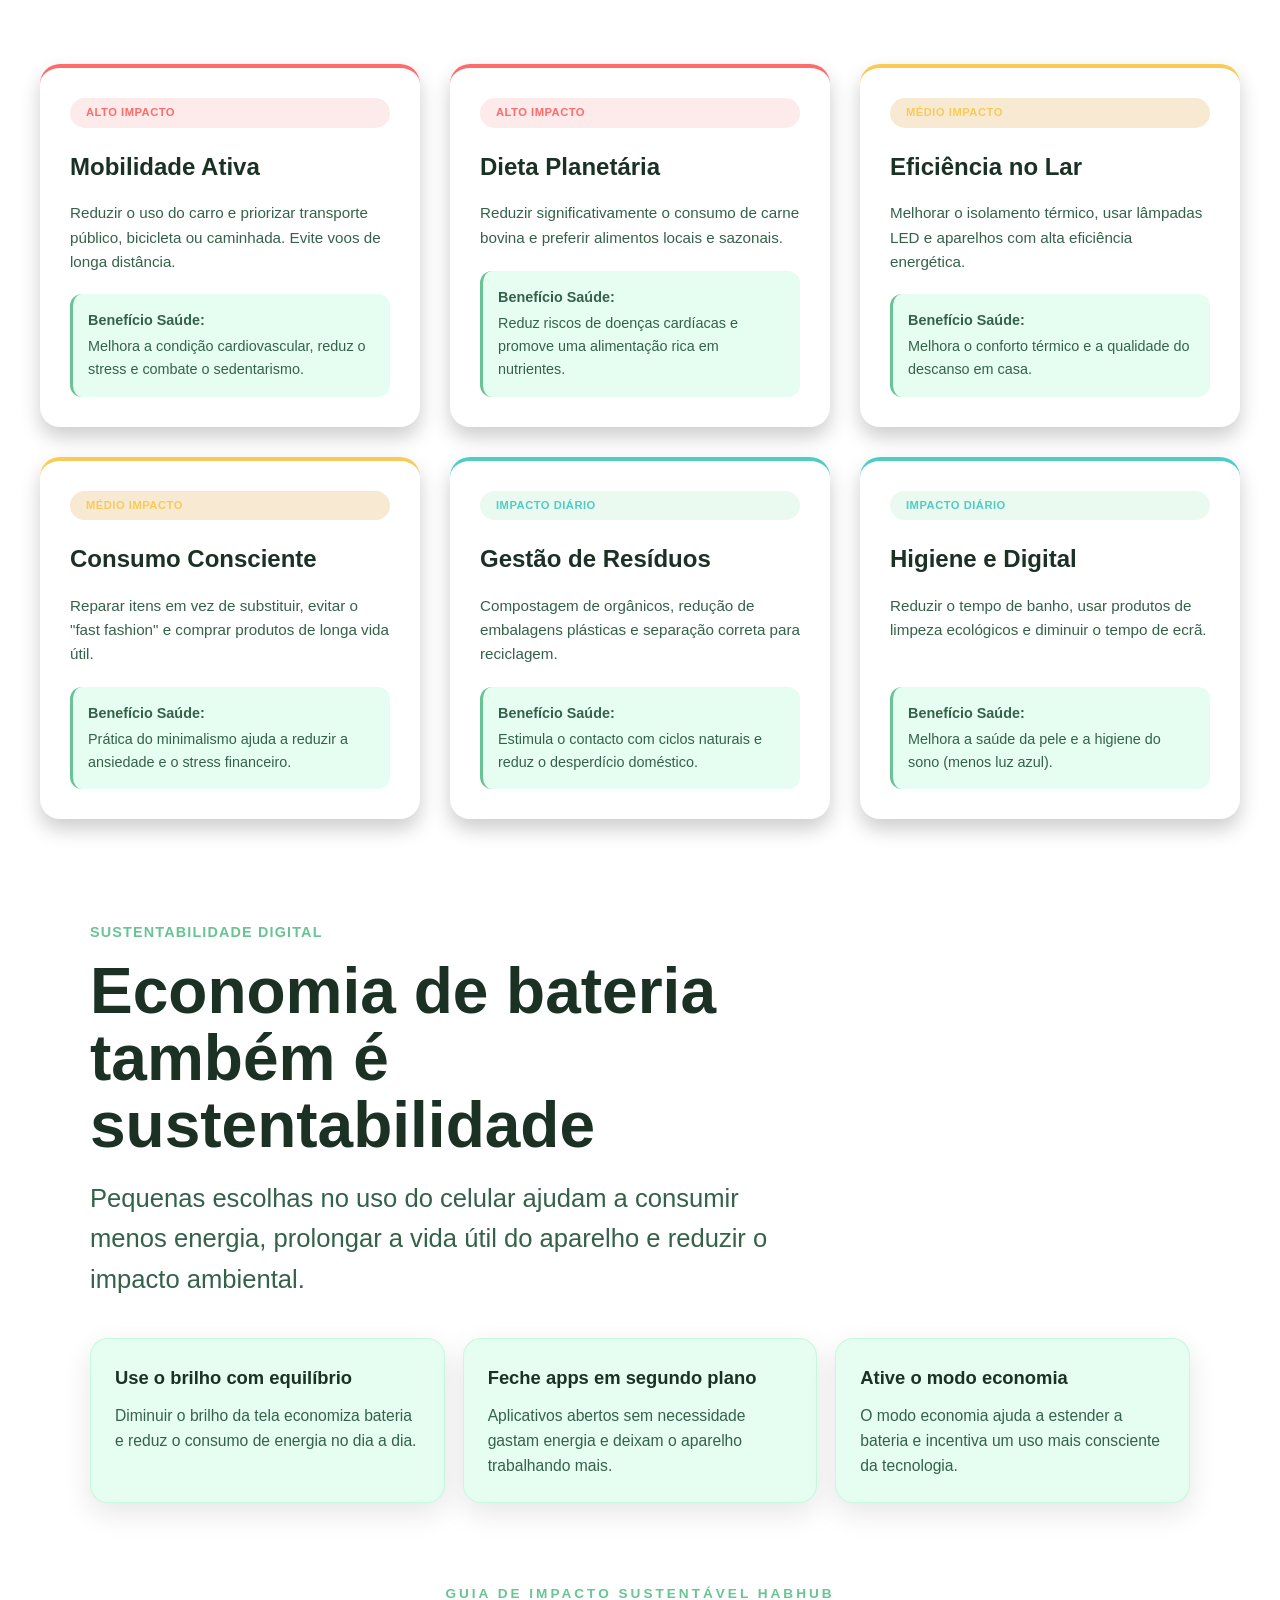
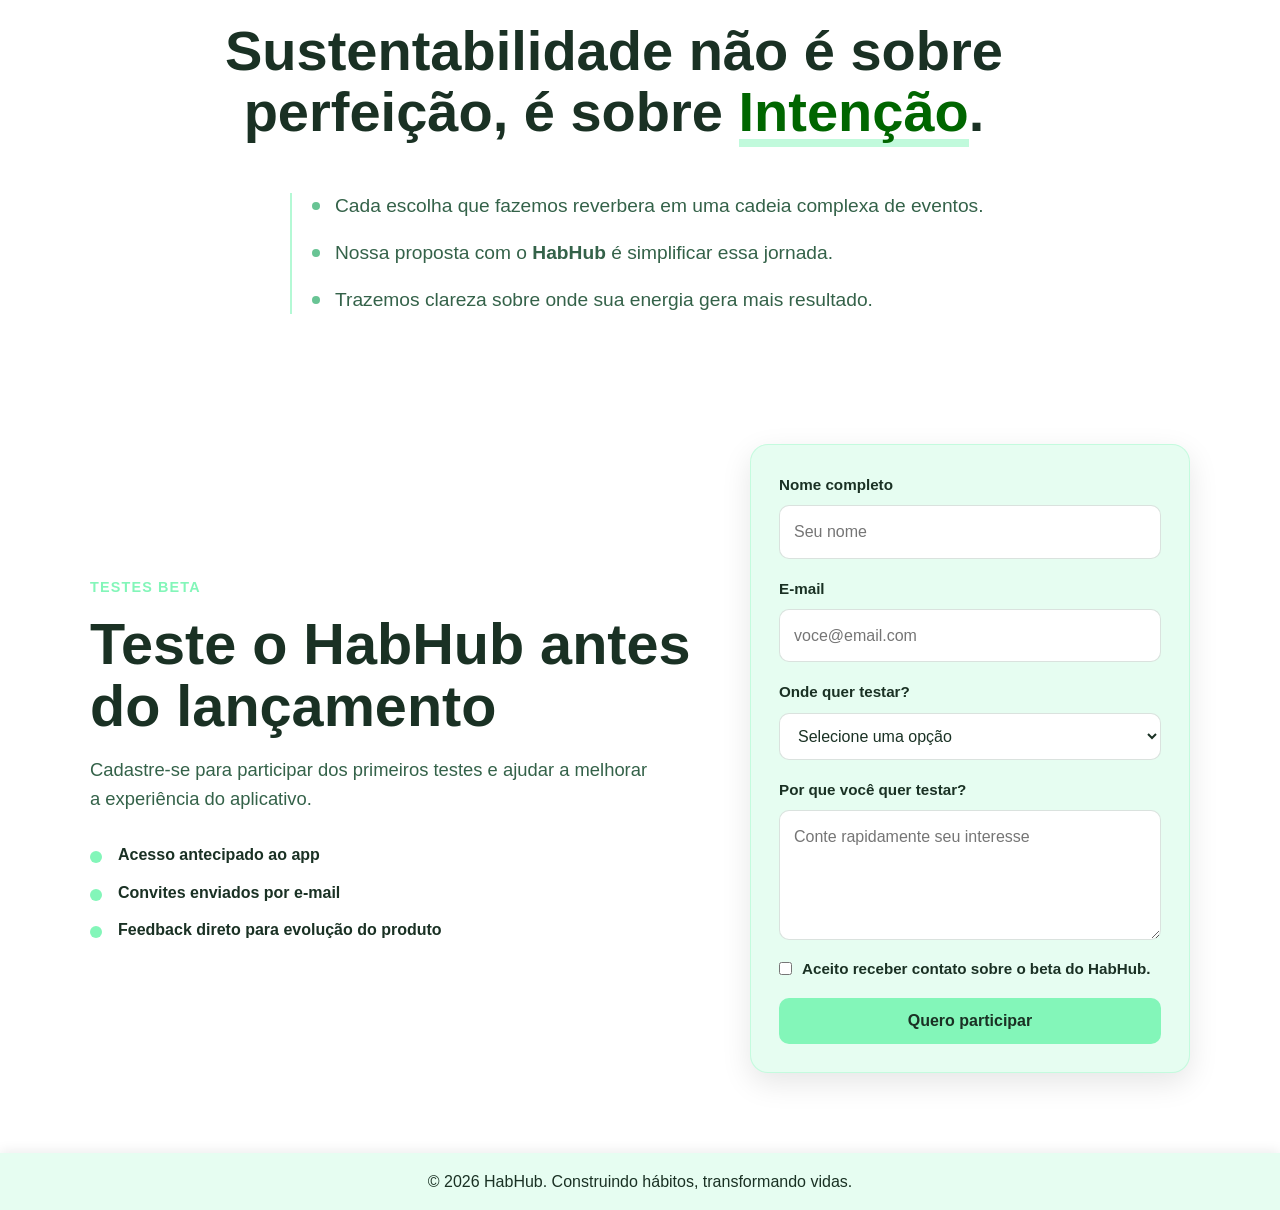
==== commit e64d3c1f: "Limitar carrossel para visualizar apenas 3 cards por vez, centralizados na tela" ====
--- a/index.html
+++ b/index.html
@@ -43,7 +43,8 @@
                 <p>Desenvolvemos uma abordagem baseada em 5 pilares fundamentais</p>
             </div>
             <div class="infinite-carousel" aria-label="Carrossel infinito dos pilares de saúde">
-                <div class="infinite-carousel-track">
+                <div class="infinite-carousel-viewport">
+                    <div class="infinite-carousel-track">
                     <article class="pillar-card">
                         <div class="pillar-icon">
                             <img src="img/gif_mundo.png" alt="icon terra">
@@ -79,6 +80,7 @@
                         <h3>Descanso</h3>
                         <p>O descanso não é uma interrupção da sua produtividade, mas a engenharia da sua potência.</p>
                     </article>
+                    </div>
                 </div>
             </div>
         </section>
--- a/css/style.css
+++ b/css/style.css
@@ -681,7 +681,7 @@
         transform: translateX(0);
     }
     100% {
-        transform: translateX(-20%);
+        transform: translateX(calc(-320px * 5 - 24px * 5));
     }
 }
 
@@ -698,19 +698,25 @@
 
 .infinite-carousel {
     width: 100%;
+    background-color: var(--bg-gray);
+    padding: 72px 24px;
+    display: flex;
+    justify-content: center;
+    align-items: center;
+    overflow: visible;
+}
+
+.infinite-carousel-viewport {
+    width: 100%;
+    max-width: 1100px;
     overflow: hidden;
-    background-color: var(--bg-gray);
-    padding: 72px 0;
+    border-radius: 18px;
 }
 
 .infinite-carousel-track {
     display: flex;
     gap: 24px;
-    padding: 0 24px;
-    max-width: 1400px;
-    margin: 0 auto;
-    animation: infiniteCarouselScroll 40s linear infinite;
-    width: fit-content;
+    animation: infiniteCarouselScroll 50s linear infinite;
 }
 
 .infinite-carousel-track:hover {
@@ -718,8 +724,49 @@
 }
 
 .infinite-carousel .pillar-card {
-    flex: 0 0 clamp(250px, 20vw, 320px);
+    flex: 0 0 320px;
     aspect-ratio: 1 / 1;
+    display: flex;
+    flex-direction: column;
+    align-items: center;
+    justify-content: center;
+    gap: 12px;
+    padding: 24px;
+    background-color: var(--bg-light);
+    border: 1px solid rgba(131, 246, 185, 0.35);
+    border-radius: 18px;
+    box-shadow: var(--shadow);
+    text-align: center;
+    transition: all 0.3s ease;
+}
+
+.infinite-carousel .pillar-card:hover {
+    transform: translateY(-8px);
+    box-shadow: var(--shadow-lg);
+    border-color: var(--primary-color);
+}
+
+.infinite-carousel .pillar-icon {
+    font-size: 3rem;
+    line-height: 1;
+}
+
+.infinite-carousel .pillar-icon img {
+    height: 4.5rem;
+}
+
+.infinite-carousel .pillar-card h3 {
+    color: var(--text-dark);
+    font-size: 1.2rem;
+    margin: 0;
+    font-weight: 600;
+}
+
+.infinite-carousel .pillar-card p {
+    color: var(--text-light);
+    font-size: 0.85rem;
+    line-height: 1.3;
+    margin: 0;
 }
 
 @media (max-width: 700px) {
@@ -869,16 +916,32 @@
     }
 
     .infinite-carousel {
-        padding: 48px 0;
+        padding: 48px 16px;
+    }
+
+    .infinite-carousel-viewport {
+        max-width: 100%;
     }
 
     .infinite-carousel-track {
         gap: 16px;
-        padding: 0 16px;
     }
 
     .infinite-carousel .pillar-card {
-        flex: 0 0 clamp(180px, 85vw, 280px);
+        flex: 0 0 calc(100vw - 32px - 8px);
+        padding: 20px 16px;
+    }
+
+    .infinite-carousel .pillar-icon img {
+        height: 3rem;
+    }
+
+    .infinite-carousel .pillar-card h3 {
+        font-size: 1rem;
+    }
+
+    .infinite-carousel .pillar-card p {
+        font-size: 0.8rem;
     }
 
     @keyframes infiniteCarouselScroll {
@@ -886,7 +949,7 @@
             transform: translateX(0);
         }
         100% {
-            transform: translateX(-25%);
+            transform: translateX(calc(-(100vw - 16px) * 5));
         }
     }
 
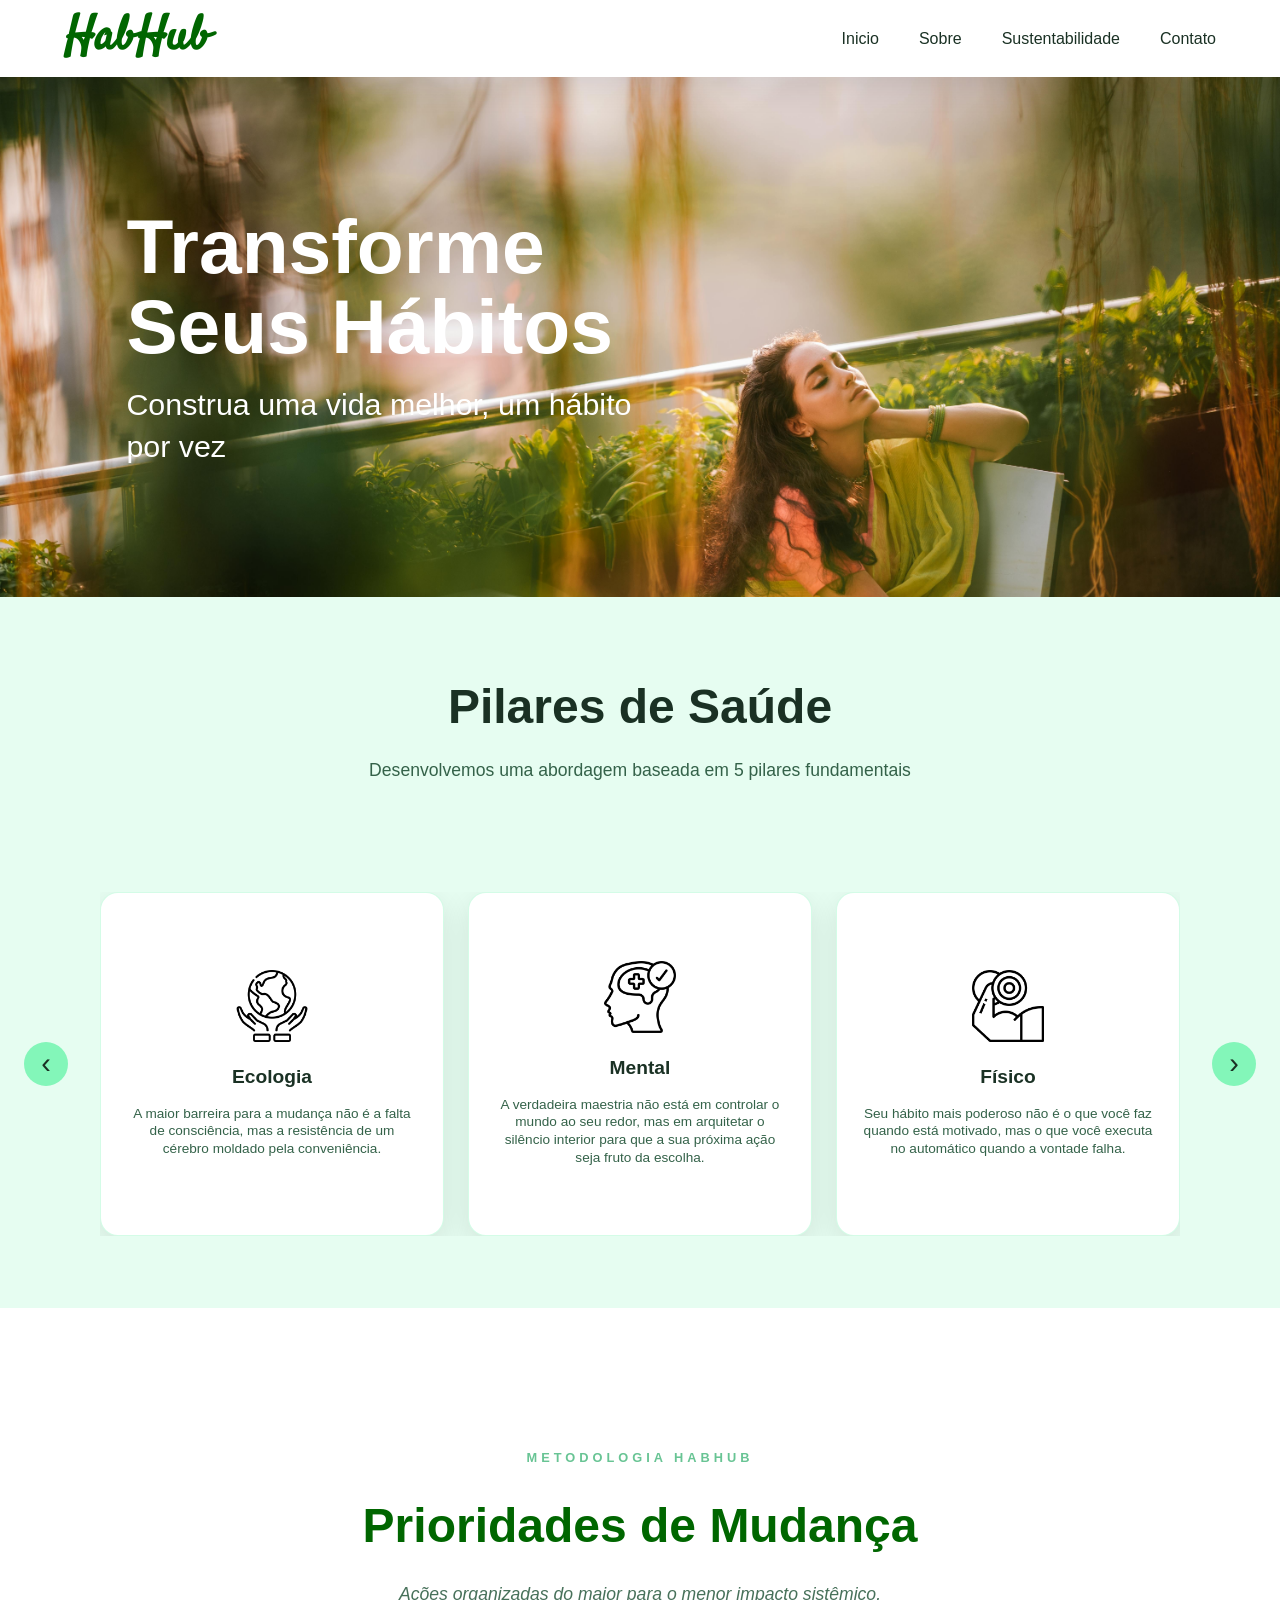
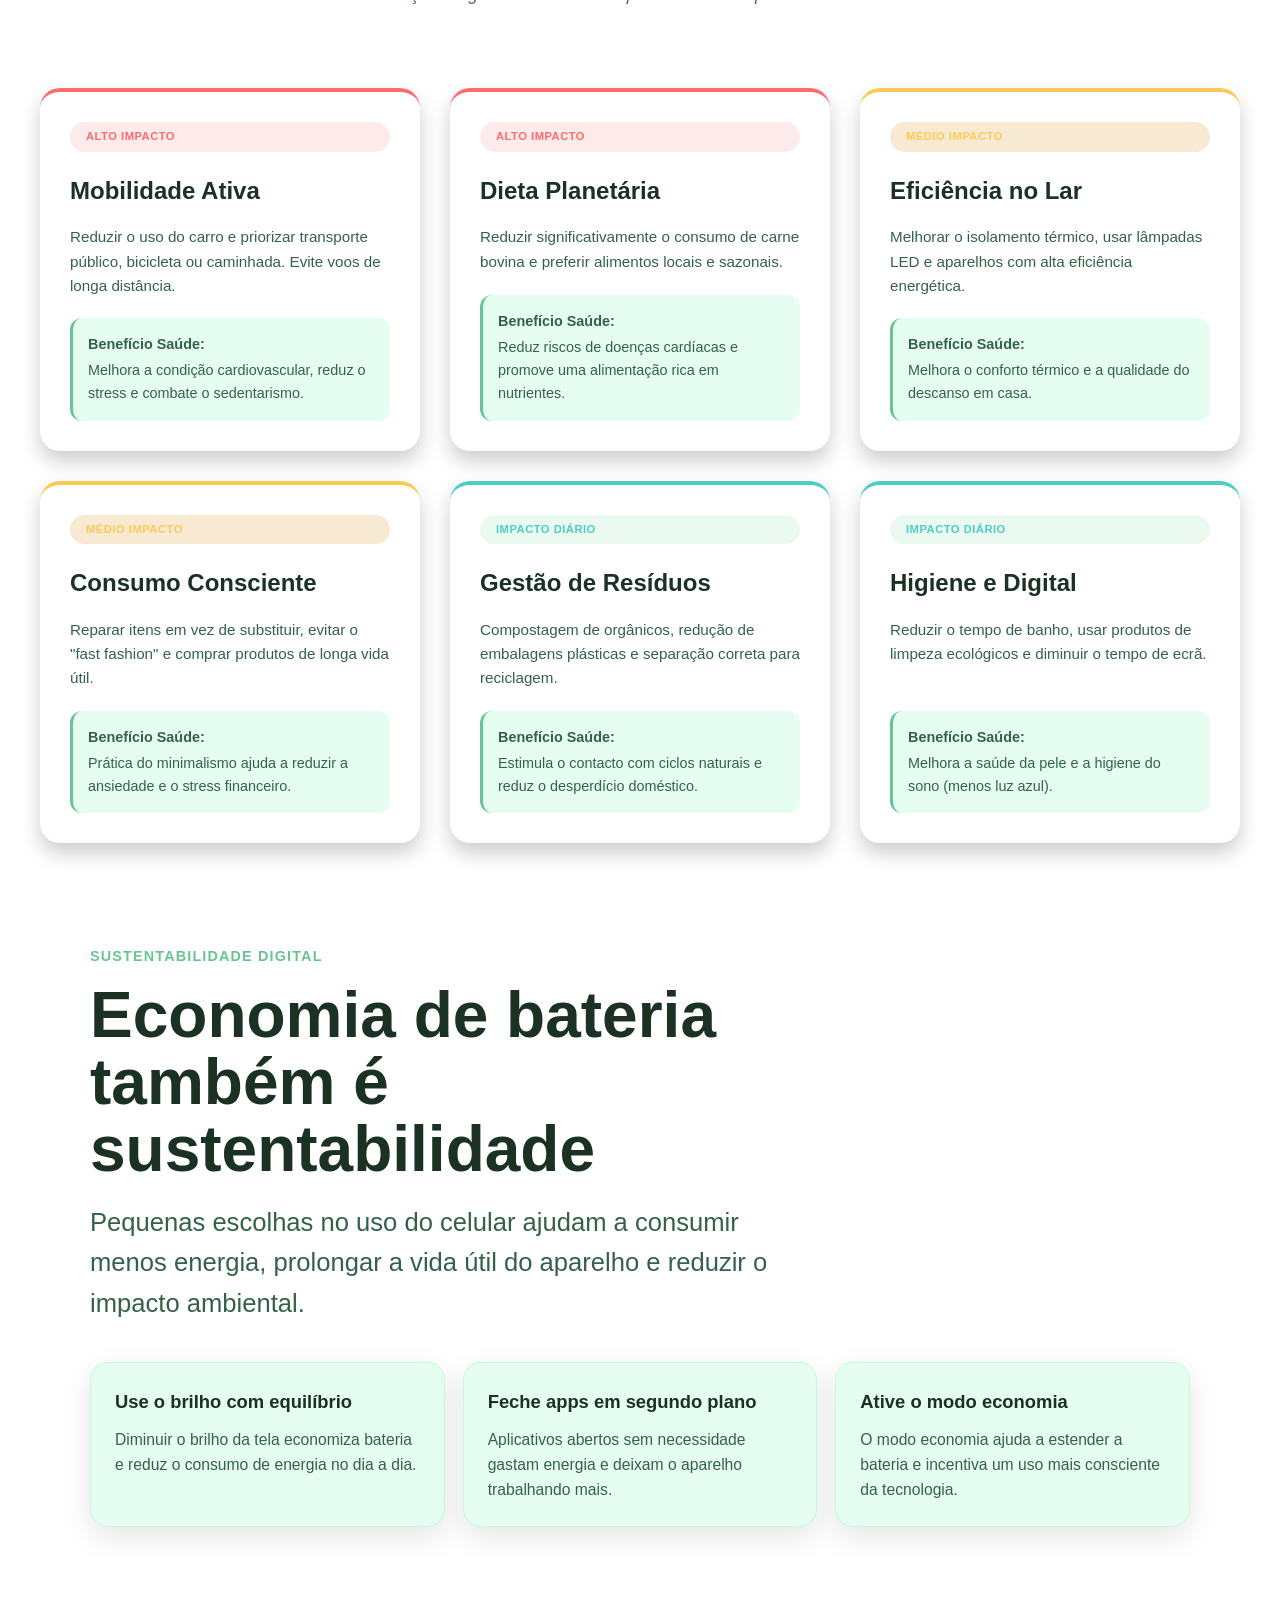
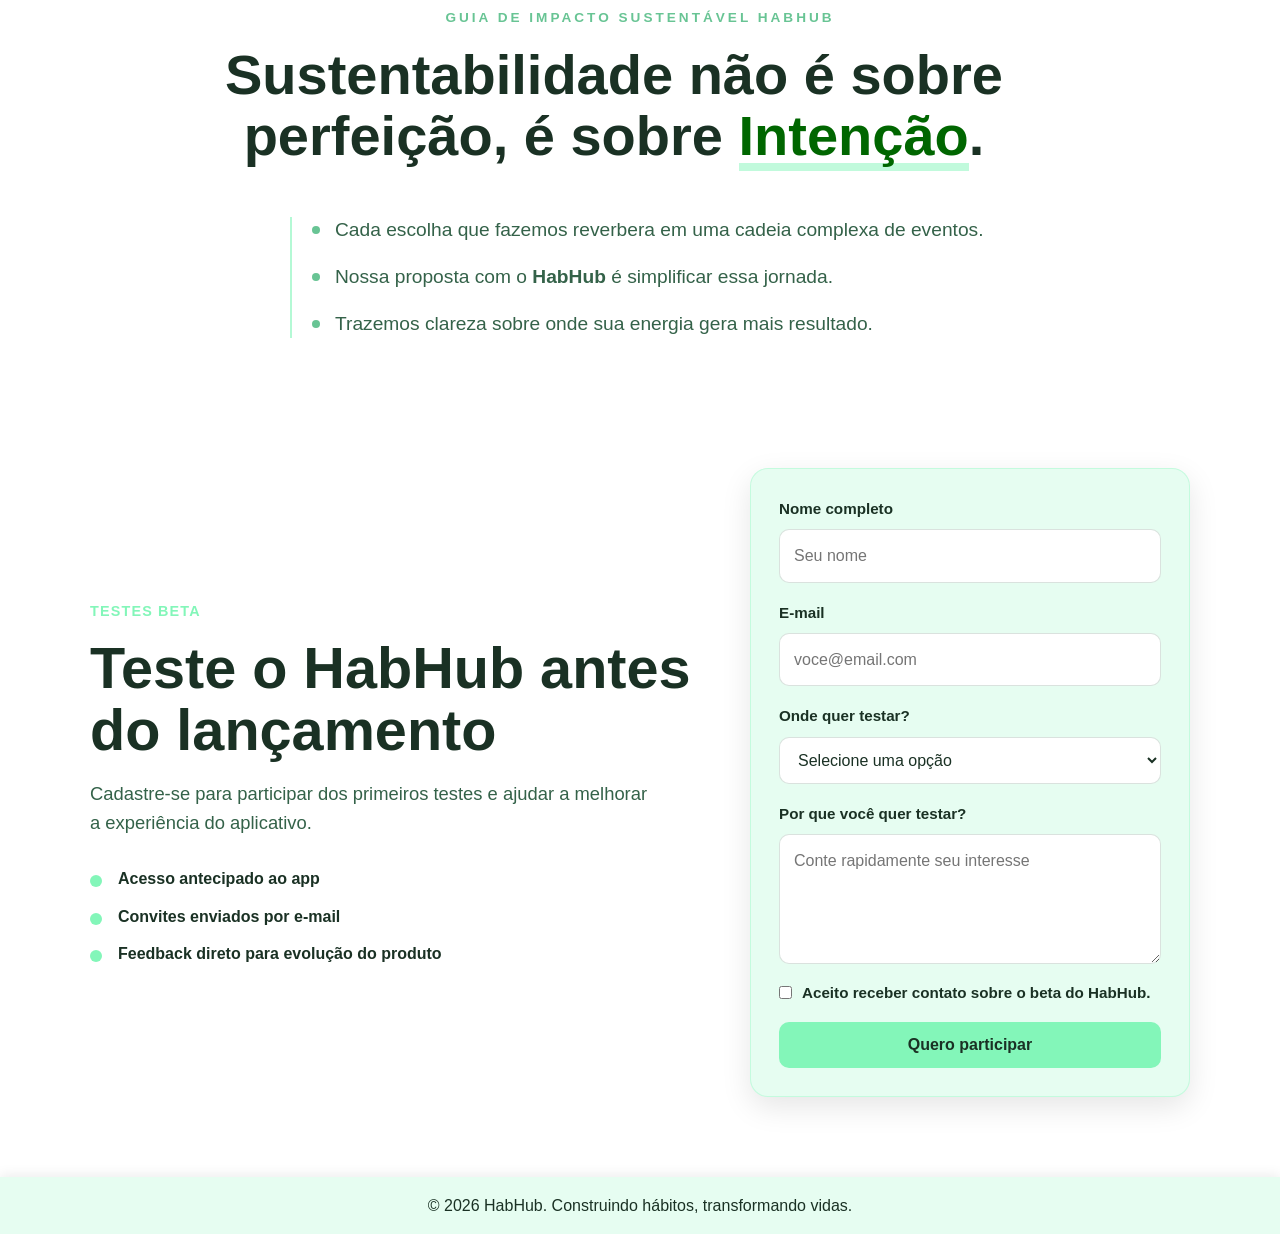
==== commit 309c7f07: "Recriar carrossel com cards, botões de navegação lateral e responsividade" ====
--- a/index.html
+++ b/index.html
@@ -42,46 +42,50 @@
                 <h2>Pilares de Saúde</h2>
                 <p>Desenvolvemos uma abordagem baseada em 5 pilares fundamentais</p>
             </div>
-            <div class="infinite-carousel" aria-label="Carrossel infinito dos pilares de saúde">
-                <div class="infinite-carousel-viewport">
-                    <div class="infinite-carousel-track">
-                    <article class="pillar-card">
-                        <div class="pillar-icon">
-                            <img src="img/gif_mundo.png" alt="icon terra">
-                        </div>
-                        <h3>Ecologia</h3>
-                        <p>A maior barreira para a mudança não é a falta de consciência, mas a resistência de um cérebro moldado pela conveniência.</p>
-                    </article>
-                    <article class="pillar-card">
-                        <div class="pillar-icon">
-                            <img src="img/gif_mente.png" alt="icon mente">
-                        </div>
-                        <h3>Mental</h3>
-                        <p>A verdadeira maestria não está em controlar o mundo ao seu redor, mas em arquitetar o silêncio interior para que a sua próxima ação seja fruto da escolha.</p>
-                    </article>
-                    <article class="pillar-card">
-                        <div class="pillar-icon">
-                            <img src="img/gif_forte.png" alt="icon físico">
-                        </div>
-                        <h3>Físico</h3>
-                        <p>Seu hábito mais poderoso não é o que você faz quando está motivado, mas o que você executa no automático quando a vontade falha.</p>
-                    </article>
-                    <article class="pillar-card">
-                        <div class="pillar-icon">
-                            <img src="img/gif_salada.png" alt="icon salada">
-                        </div>
-                        <h3>Nutricional</h3>
-                        <p>Sua vitalidade não nasce do que você consome ocasionalmente, mas da disciplina inabalável de nutrir o seu potencial todos os dias.</p>
-                    </article>
-                    <article class="pillar-card">
-                        <div class="pillar-icon">
-                            <img src="img/gif_sono.png" alt="icon sono">
-                        </div>
-                        <h3>Descanso</h3>
-                        <p>O descanso não é uma interrupção da sua produtividade, mas a engenharia da sua potência.</p>
-                    </article>
-                    </div>
-                </div>
+            <div class="carousel-container">
+                <button class="carousel-nav-btn carousel-nav-prev" aria-label="Pilar anterior">‹</button>
+
+                <div class="carousel-wrapper">
+                    <div class="carousel-track" id="carouselTrack">
+                        <article class="carousel-card">
+                            <div class="card-icon">
+                                <img src="img/gif_mundo.png" alt="icon terra">
+                            </div>
+                            <h3>Ecologia</h3>
+                            <p>A maior barreira para a mudança não é a falta de consciência, mas a resistência de um cérebro moldado pela conveniência.</p>
+                        </article>
+                        <article class="carousel-card">
+                            <div class="card-icon">
+                                <img src="img/gif_mente.png" alt="icon mente">
+                            </div>
+                            <h3>Mental</h3>
+                            <p>A verdadeira maestria não está em controlar o mundo ao seu redor, mas em arquitetar o silêncio interior para que a sua próxima ação seja fruto da escolha.</p>
+                        </article>
+                        <article class="carousel-card">
+                            <div class="card-icon">
+                                <img src="img/gif_forte.png" alt="icon físico">
+                            </div>
+                            <h3>Físico</h3>
+                            <p>Seu hábito mais poderoso não é o que você faz quando está motivado, mas o que você executa no automático quando a vontade falha.</p>
+                        </article>
+                        <article class="carousel-card">
+                            <div class="card-icon">
+                                <img src="img/gif_salada.png" alt="icon salada">
+                            </div>
+                            <h3>Nutricional</h3>
+                            <p>Sua vitalidade não nasce do que você consome ocasionalmente, mas da disciplina inabalável de nutrir o seu potencial todos os dias.</p>
+                        </article>
+                        <article class="carousel-card">
+                            <div class="card-icon">
+                                <img src="img/gif_sono.png" alt="icon sono">
+                            </div>
+                            <h3>Descanso</h3>
+                            <p>O descanso não é uma interrupção da sua produtividade, mas a engenharia da sua potência.</p>
+                        </article>
+                    </div>
+                </div>
+
+                <button class="carousel-nav-btn carousel-nav-next" aria-label="Próximo pilar">›</button>
             </div>
         </section>
         <section>
--- a/css/style.css
+++ b/css/style.css
@@ -186,8 +186,7 @@
 
 .pillars {
     padding: 0;
-    background-color: transparent;
-    overflow: visible;
+    background-color: var(--bg-gray);
 }
 
 .section-header {
@@ -676,15 +675,6 @@
     margin: 0;
 }
 
-@keyframes infiniteCarouselScroll {
-    0% {
-        transform: translateX(0);
-    }
-    100% {
-        transform: translateX(calc(-320px * 5 - 24px * 5));
-    }
-}
-
 @keyframes scrollMove {
     0% {
         transform: translateY(0);
@@ -696,35 +686,31 @@
     }
 }
 
-.infinite-carousel {
+.carousel-container {
     width: 100%;
     background-color: var(--bg-gray);
     padding: 72px 24px;
     display: flex;
     justify-content: center;
     align-items: center;
-    overflow: visible;
-}
-
-.infinite-carousel-viewport {
+    gap: 32px;
+}
+
+.carousel-wrapper {
     width: 100%;
     max-width: 1100px;
     overflow: hidden;
-    border-radius: 18px;
-}
-
-.infinite-carousel-track {
+}
+
+.carousel-track {
     display: flex;
     gap: 24px;
-    animation: infiniteCarouselScroll 50s linear infinite;
-}
-
-.infinite-carousel-track:hover {
-    animation-play-state: paused;
-}
-
-.infinite-carousel .pillar-card {
-    flex: 0 0 320px;
+    transition: transform 0.4s cubic-bezier(0.33, 0.66, 0.66, 1);
+}
+
+.carousel-card {
+    flex: 0 0 calc((100% - 48px) / 3);
+    min-width: 280px;
     aspect-ratio: 1 / 1;
     display: flex;
     flex-direction: column;
@@ -740,33 +726,59 @@
     transition: all 0.3s ease;
 }
 
-.infinite-carousel .pillar-card:hover {
+.carousel-card:hover {
     transform: translateY(-8px);
     box-shadow: var(--shadow-lg);
     border-color: var(--primary-color);
 }
 
-.infinite-carousel .pillar-icon {
+.card-icon {
     font-size: 3rem;
     line-height: 1;
 }
 
-.infinite-carousel .pillar-icon img {
+.card-icon img {
     height: 4.5rem;
 }
 
-.infinite-carousel .pillar-card h3 {
+.carousel-card h3 {
     color: var(--text-dark);
     font-size: 1.2rem;
     margin: 0;
     font-weight: 600;
 }
 
-.infinite-carousel .pillar-card p {
+.carousel-card p {
     color: var(--text-light);
     font-size: 0.85rem;
     line-height: 1.3;
     margin: 0;
+}
+
+.carousel-nav-btn {
+    flex: 0 0 auto;
+    width: 44px;
+    height: 44px;
+    border: 0;
+    border-radius: 50%;
+    background-color: var(--primary-color);
+    color: #1a3124;
+    cursor: pointer;
+    font-size: 1.8rem;
+    line-height: 1;
+    display: flex;
+    align-items: center;
+    justify-content: center;
+    transition: all 0.2s ease;
+}
+
+.carousel-nav-btn:hover {
+    background-color: var(--primary-dark);
+    transform: scale(1.1);
+}
+
+.carousel-nav-btn:active {
+    transform: scale(0.95);
 }
 
 @media (max-width: 700px) {
@@ -915,42 +927,36 @@
         grid-template-columns: 1fr;
     }
 
-    .infinite-carousel {
+    .carousel-container {
         padding: 48px 16px;
-    }
-
-    .infinite-carousel-viewport {
-        max-width: 100%;
-    }
-
-    .infinite-carousel-track {
         gap: 16px;
     }
 
-    .infinite-carousel .pillar-card {
-        flex: 0 0 calc(100vw - 32px - 8px);
+    .carousel-track {
+        gap: 16px;
+    }
+
+    .carousel-card {
+        flex: 0 0 100%;
         padding: 20px 16px;
     }
 
-    .infinite-carousel .pillar-icon img {
+    .card-icon img {
         height: 3rem;
     }
 
-    .infinite-carousel .pillar-card h3 {
+    .carousel-card h3 {
         font-size: 1rem;
     }
 
-    .infinite-carousel .pillar-card p {
+    .carousel-card p {
         font-size: 0.8rem;
     }
 
-    @keyframes infiniteCarouselScroll {
-        0% {
-            transform: translateX(0);
-        }
-        100% {
-            transform: translateX(calc(-(100vw - 16px) * 5));
-        }
-    }
-
-}
+    .carousel-nav-btn {
+        width: 40px;
+        height: 40px;
+        font-size: 1.4rem;
+    }
+
+}
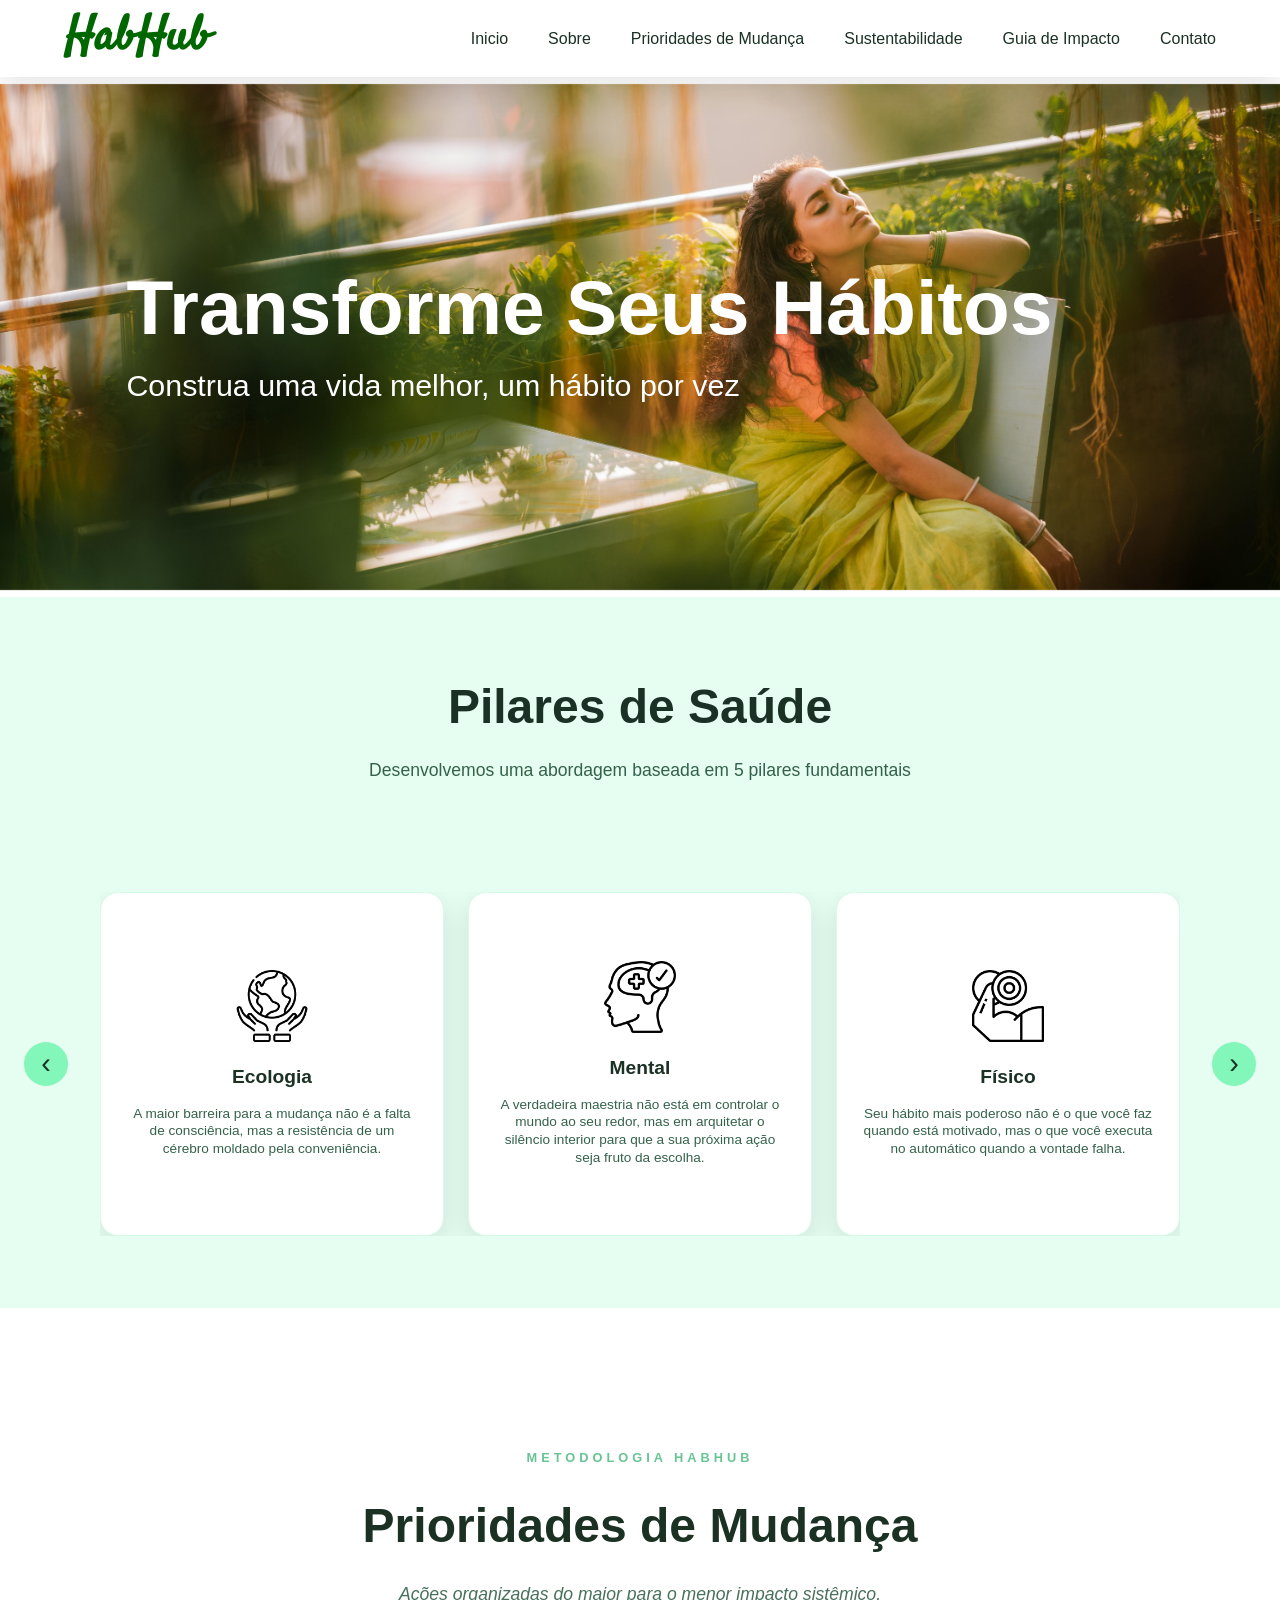
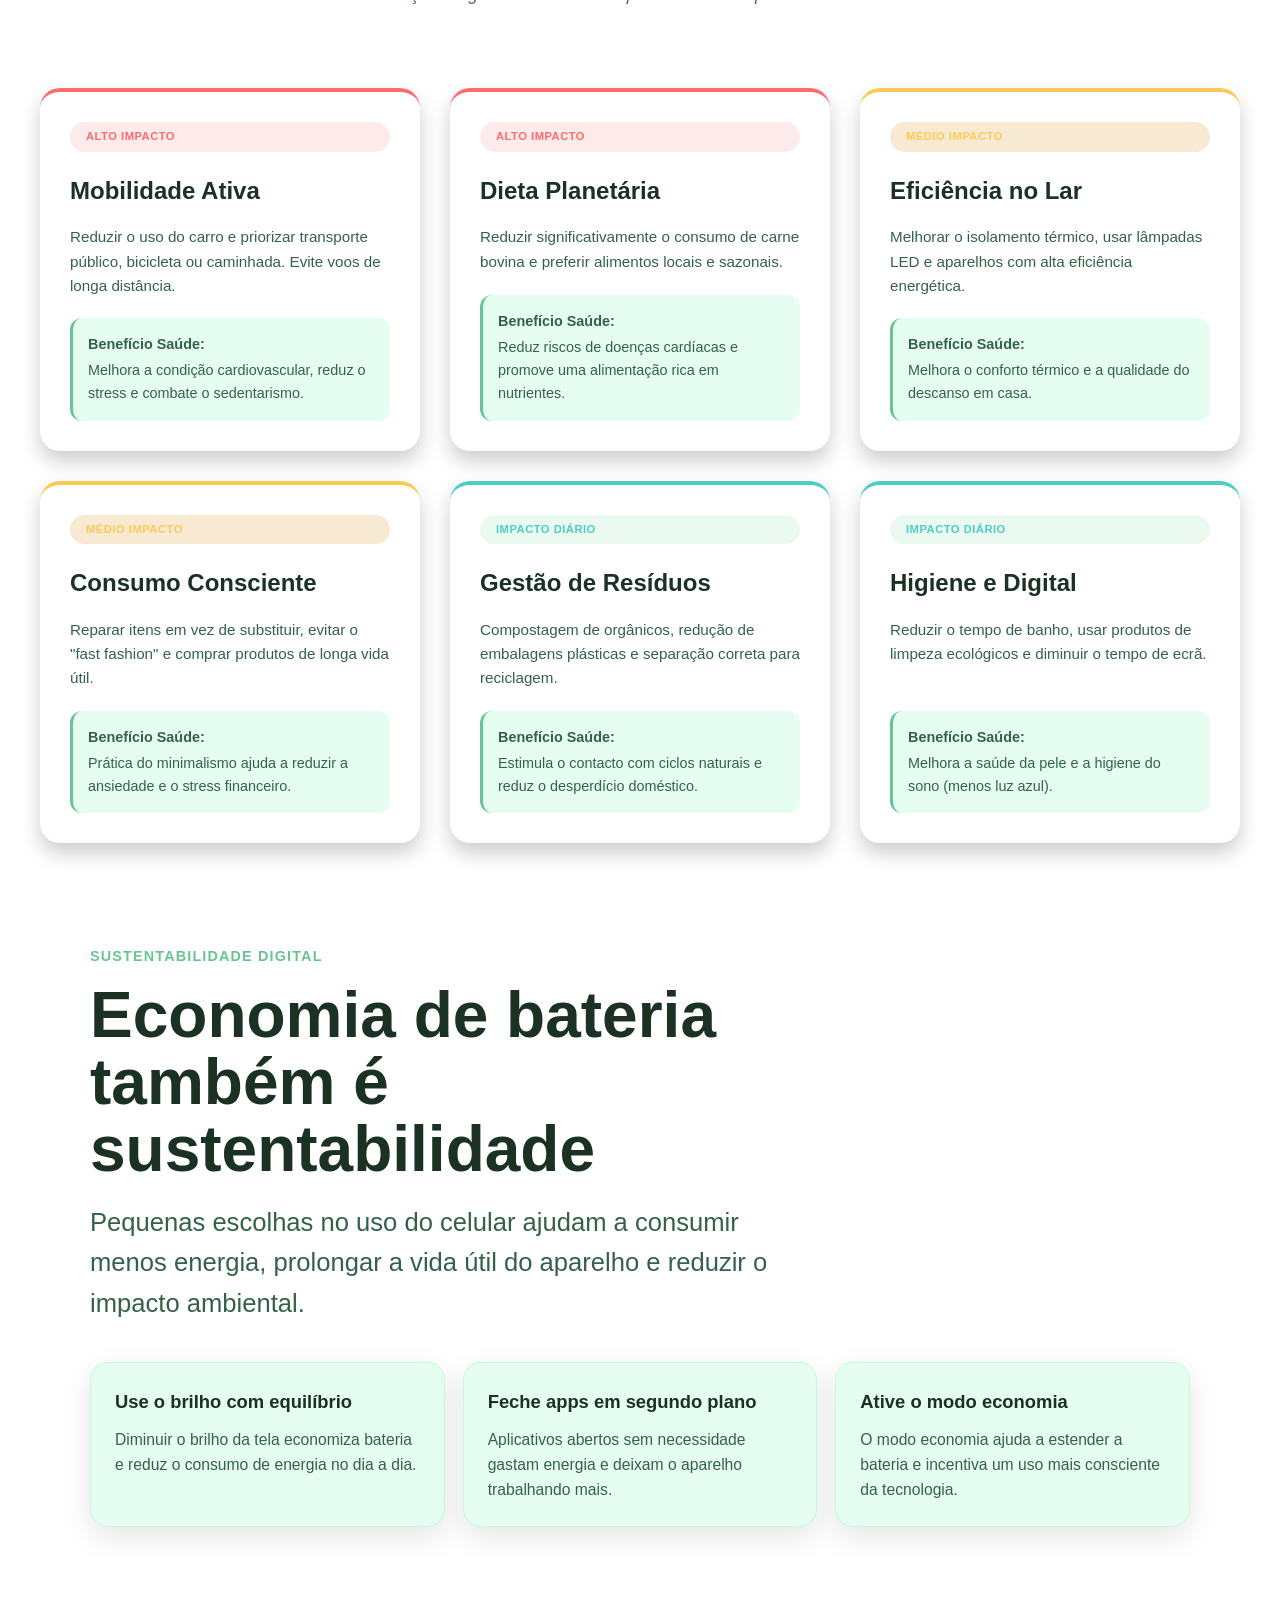
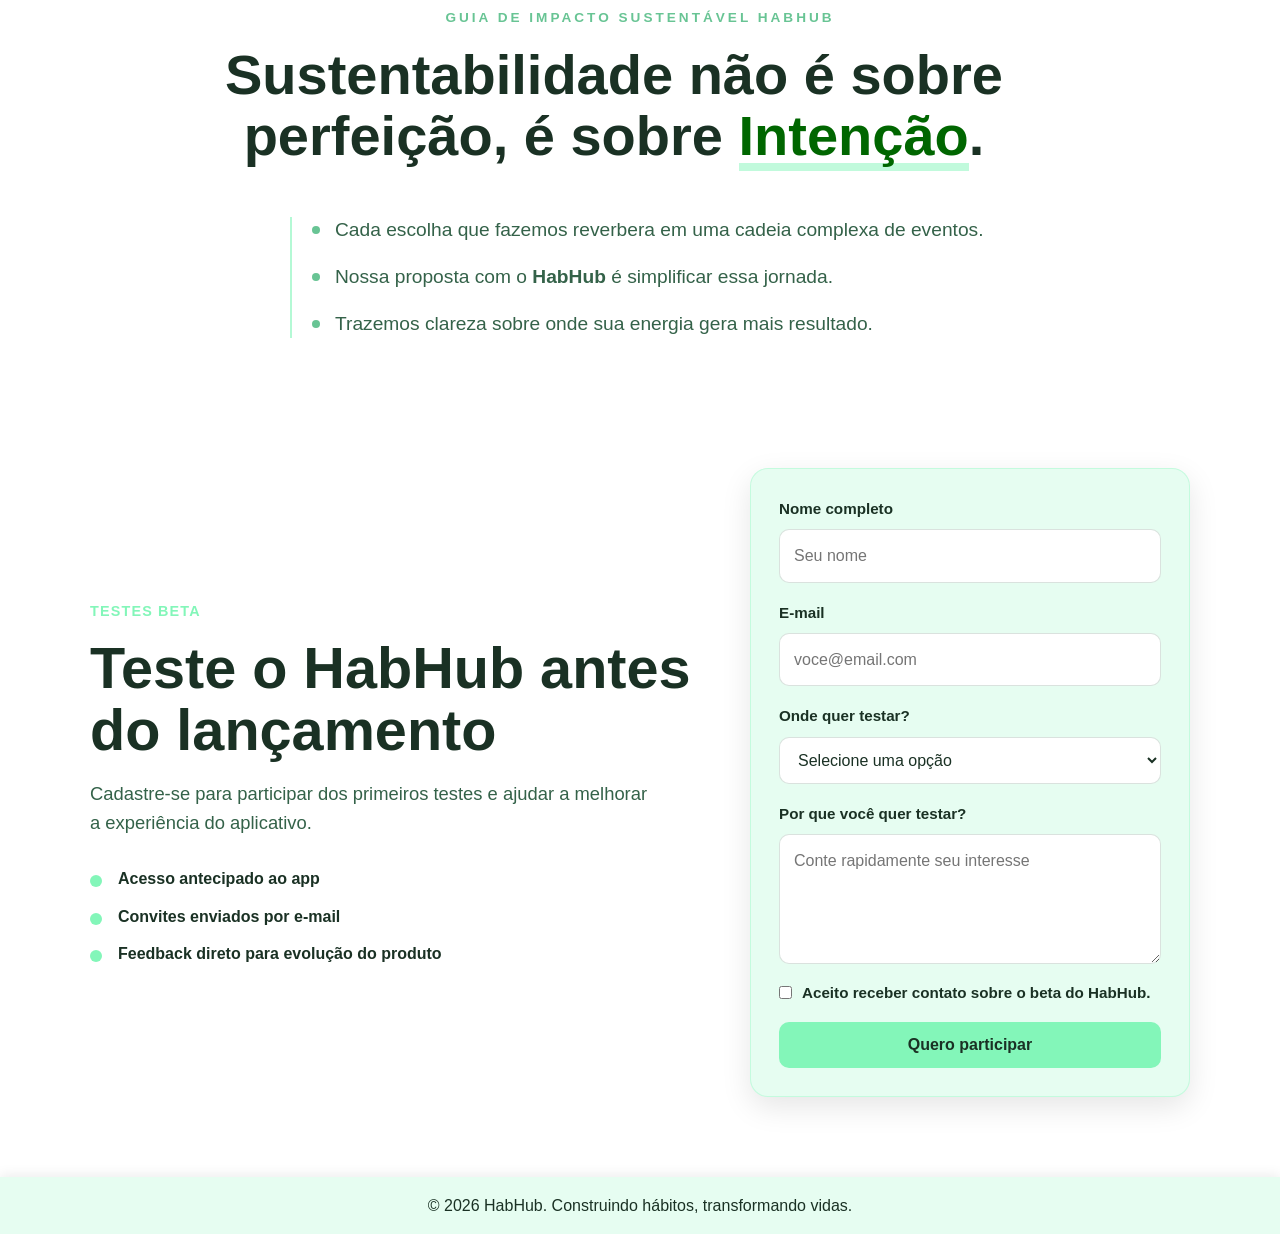
==== commit 48f2001a: "Ajustes de UX na pagina" ====
--- a/index.html
+++ b/index.html
@@ -24,7 +24,9 @@
                 <ul class="nav-links" id="primary-menu">
                     <li><a href="#home">Inicio</a></li>
                     <li><a href="#sobre">Sobre</a></li>
+                    <li><a href="#priorities">Prioridades de Mudança</a></li>
                     <li><a href="#sustentabilidade">Sustentabilidade</a></li>
+                    <li><a href="#presentation">Guia de Impacto</a></li>
                     <!-- <li><a href="pages/blog.html">Blog</a></li> -->
                     <li><a href="#contato">Contato</a></li>
                 </ul>
@@ -33,7 +35,7 @@
     </header>
     <main>
         <section id="home">
-            <img src="img/mulher_zen.jpg" alt="Mulher Zen">
+            <img src="img/mulher_zen_2.jpg" alt="Mulher Zen">
             <h2>Transforme Seus Hábitos</h2>
             <p>Construa uma vida melhor, um hábito por vez</p>
         </section>
@@ -88,7 +90,7 @@
                 <button class="carousel-nav-btn carousel-nav-next" aria-label="Próximo pilar">›</button>
             </div>
         </section>
-        <section>
+        <section id="priorities">
             <div class="priorities-section">
                 <div class="section-header-divider">
                     <span class="upper-detail">Metodologia HabHub</span>
@@ -174,9 +176,9 @@
                 </div>
             </div>
         </section>
-        <section class="presentation-area">
+        <section id="presentation" class="presentation-area">
             <div class="presenter-header">
-                <span class="brown">Guia De impacto sustentável HabHub </span>
+                <span class="brown">Guia de impacto sustentável HabHub </span>
                 <h2 class="display-title">Sustentabilidade não é sobre perfeição, é sobre <strong>Intenção</strong>. </h2>
             </div>
             <div class="manifesto-wrapper">
--- a/css/style.css
+++ b/css/style.css
@@ -168,7 +168,7 @@
     color: var(--bg-light);
     position: relative;
     z-index: 1;
-    max-width: 520px;
+    max-width: 1000px /*520px*/;
     margin-left: clamp(32px, 8vw, 120px);
 }
 
@@ -519,7 +519,7 @@
 
 .section-header-divider h2 {
     font-size: clamp(2rem, 4vw, 3rem);
-    color: var(--logo-color);
+    color: var(--text-dark);
     font-weight: 800;
     margin-bottom: 15px;
     position: relative;
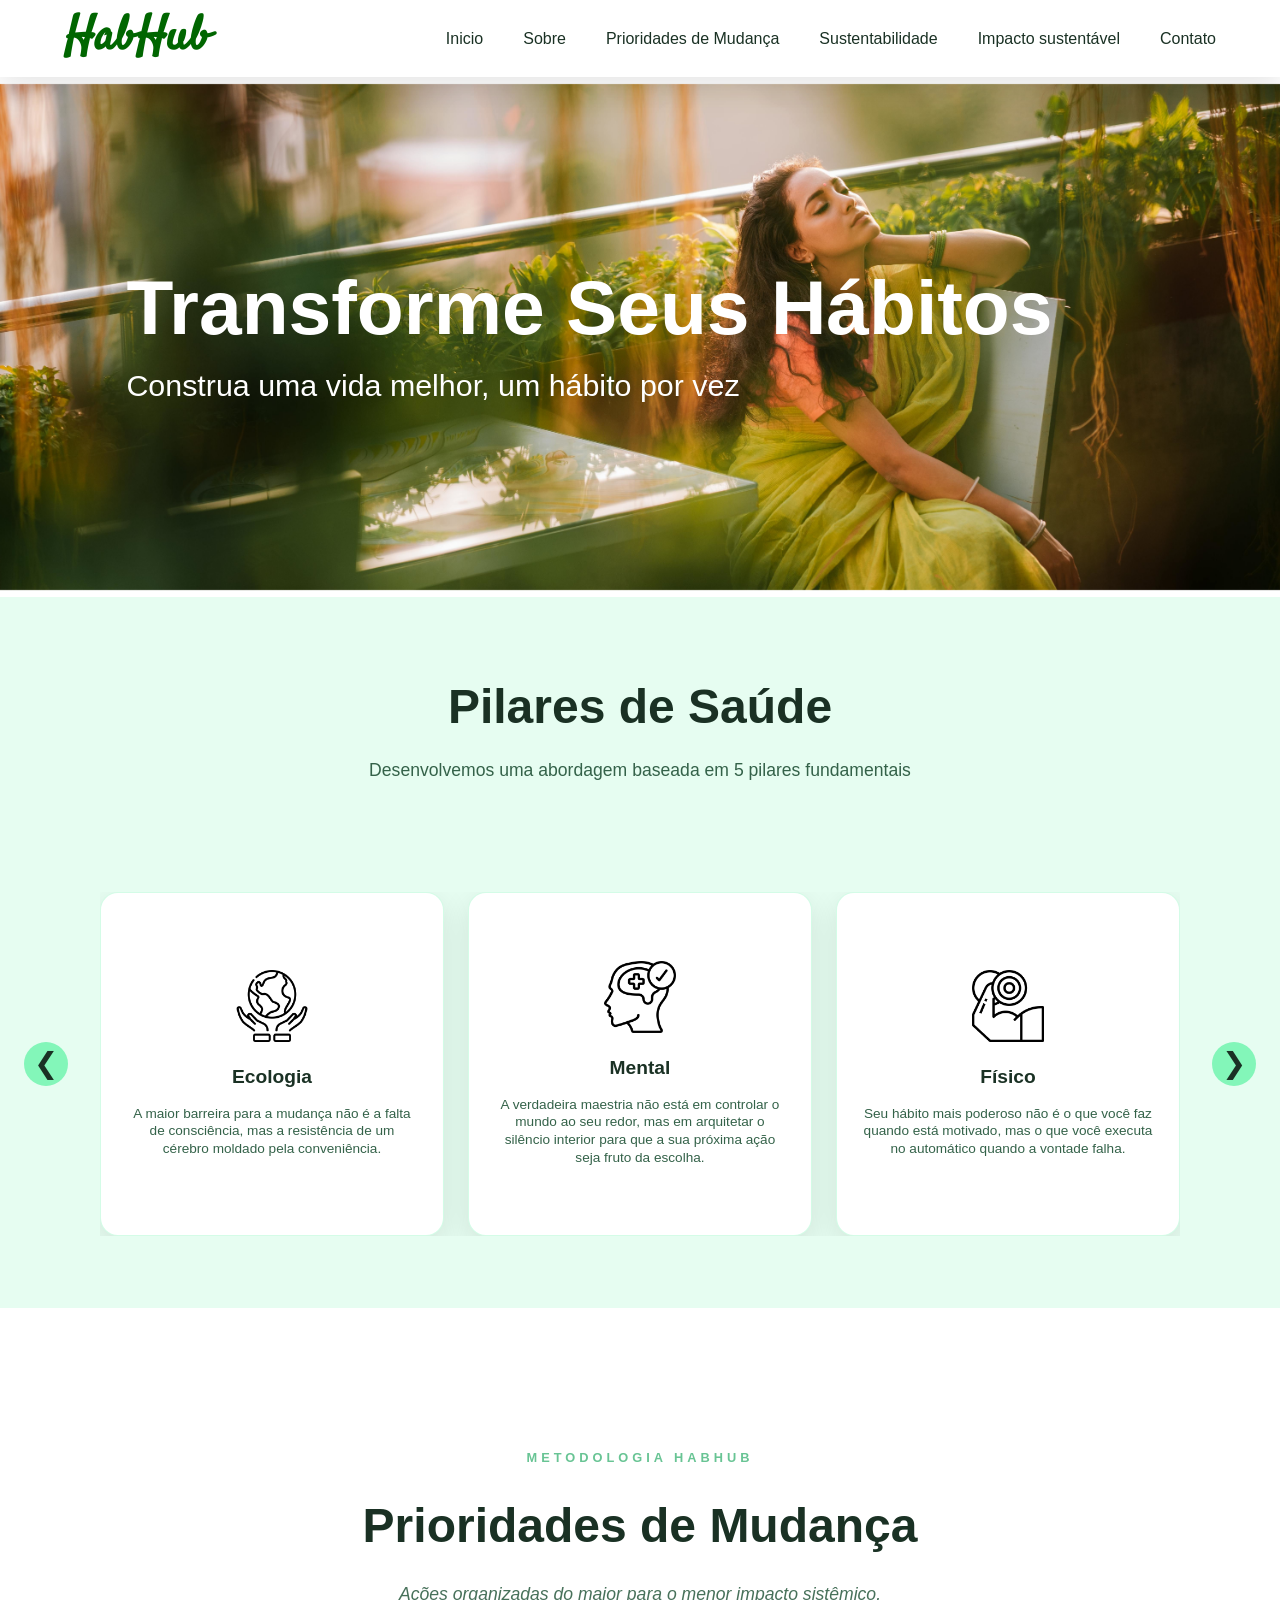
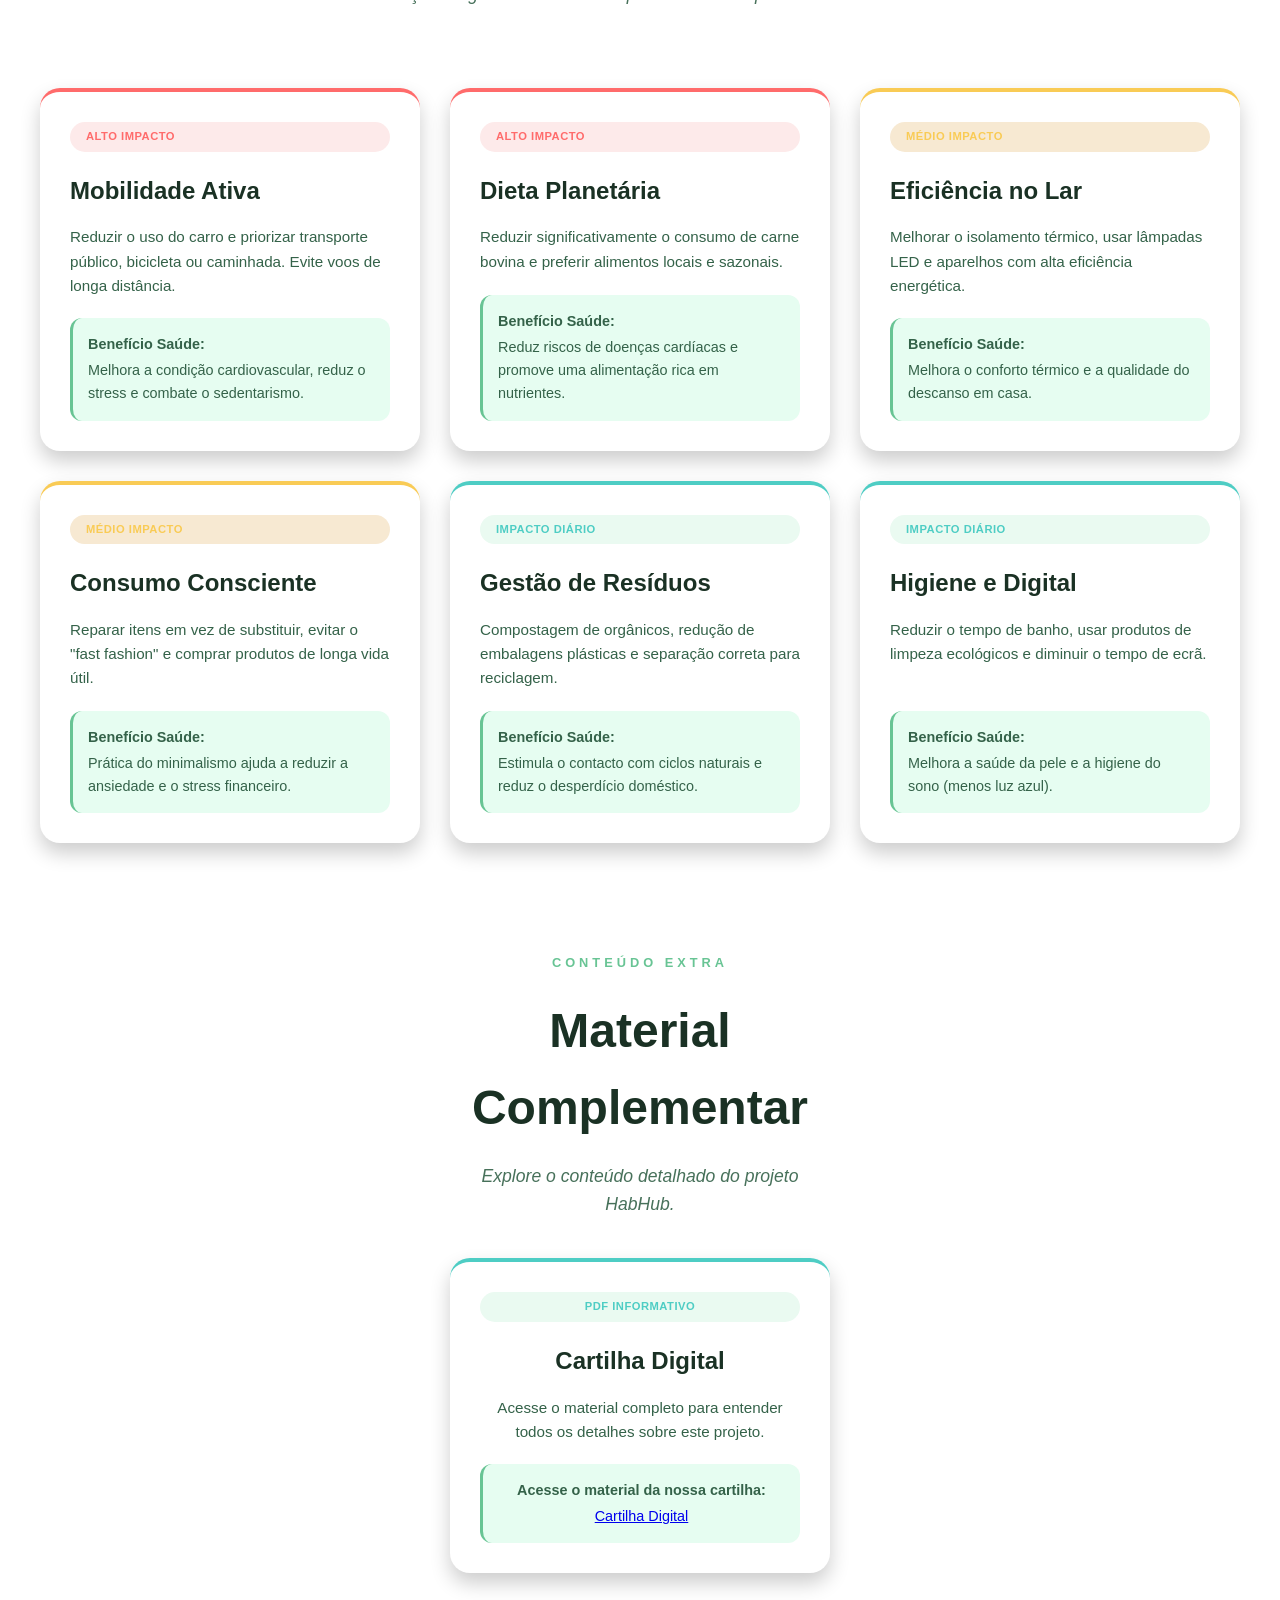
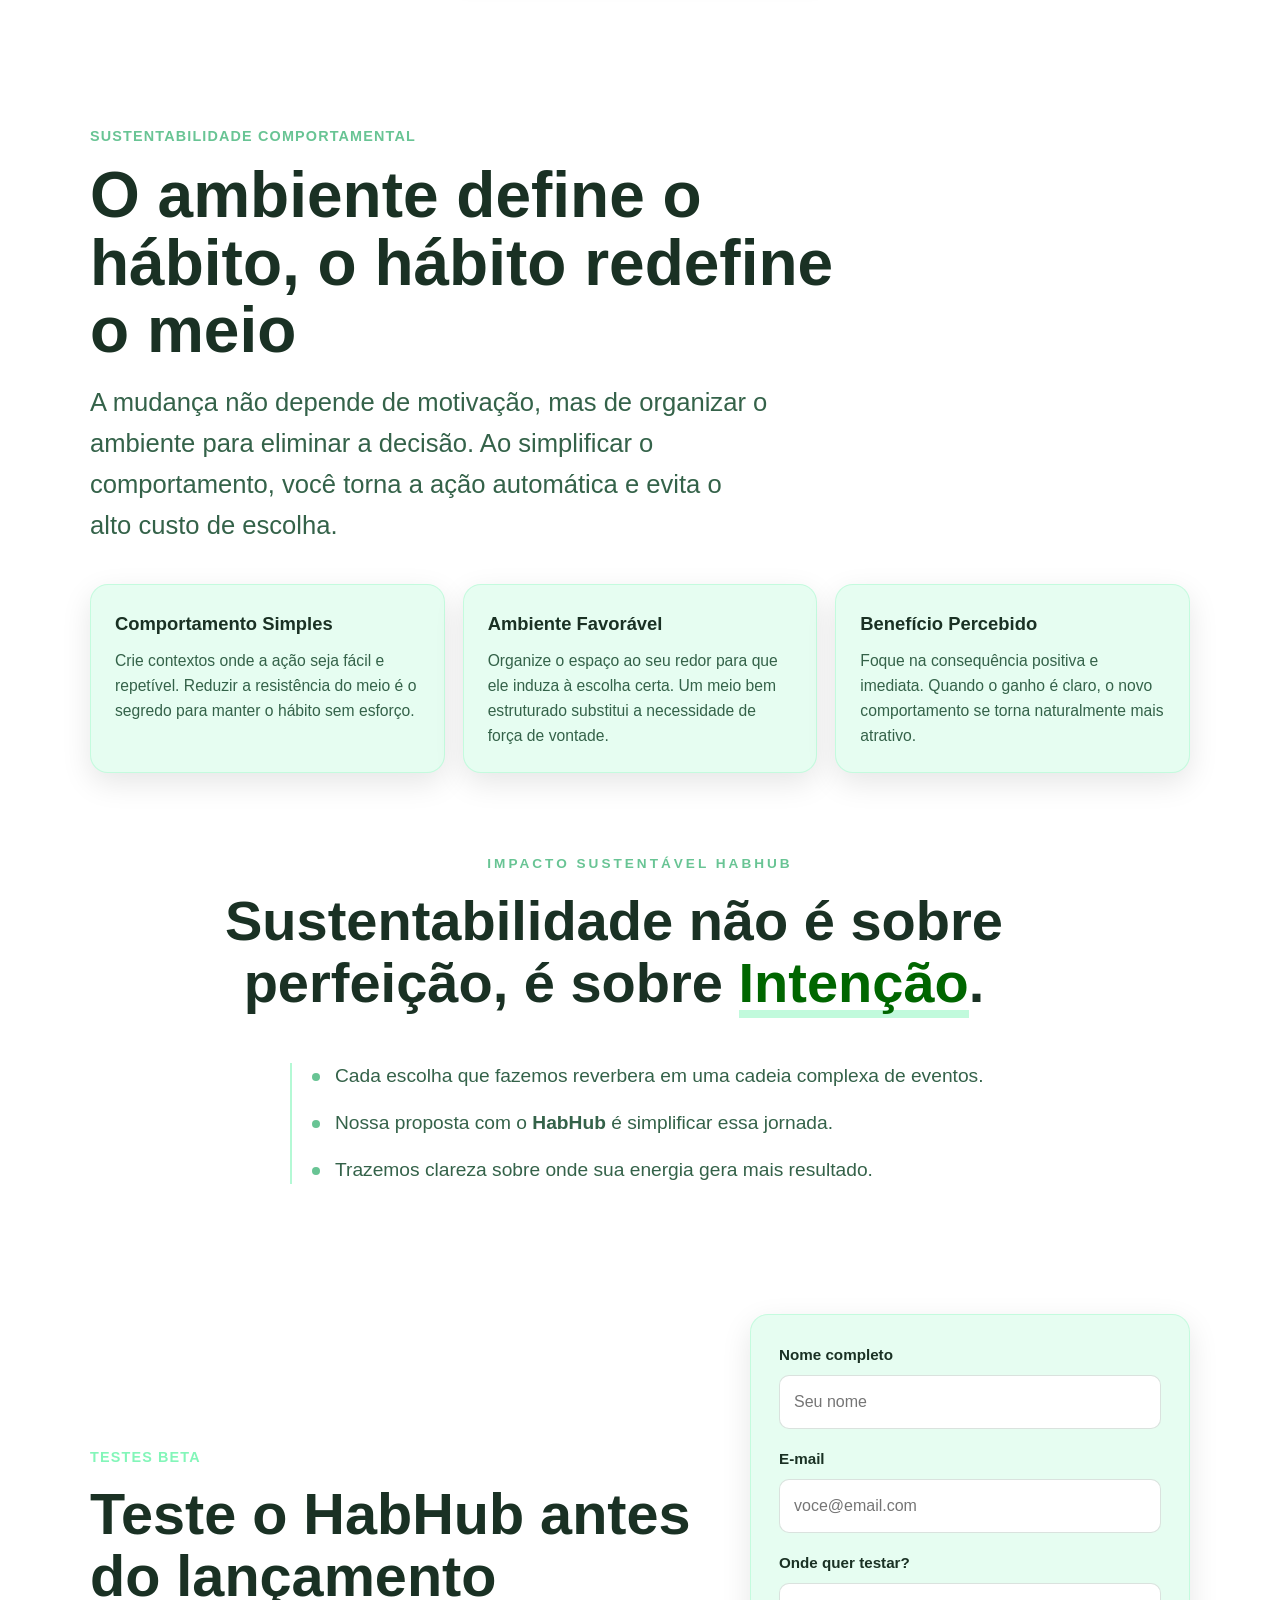
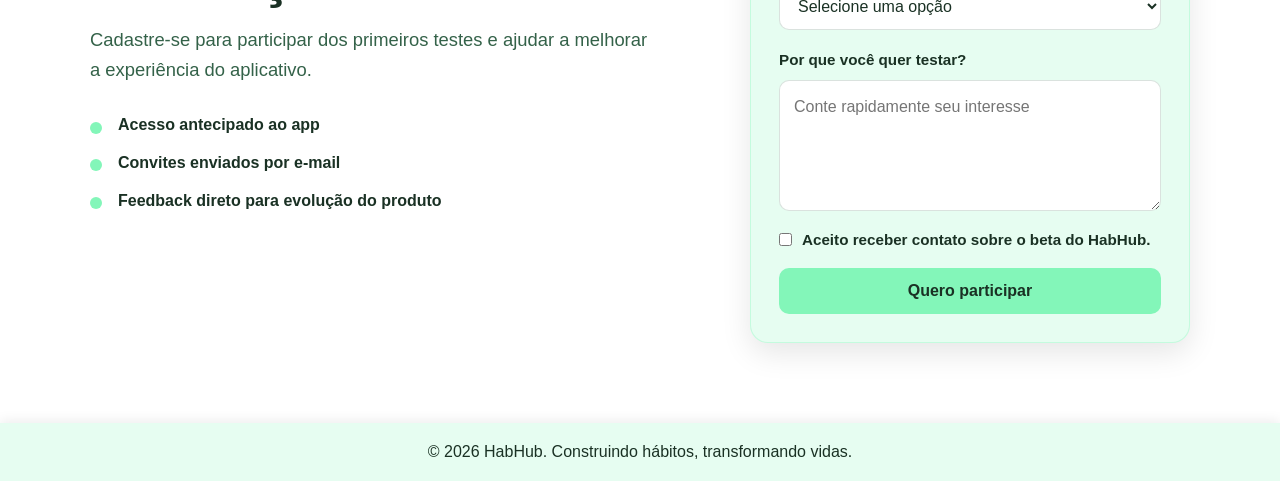
==== commit c348e48a: "Alteração no carousel, validação forms, alteração no conteudo, e acesso a cartilha" ====
--- a/index.html
+++ b/index.html
@@ -26,7 +26,7 @@
                     <li><a href="#sobre">Sobre</a></li>
                     <li><a href="#priorities">Prioridades de Mudança</a></li>
                     <li><a href="#sustentabilidade">Sustentabilidade</a></li>
-                    <li><a href="#presentation">Guia de Impacto</a></li>
+                    <li><a href="#presentation">Impacto sustentável</a></li>
                     <!-- <li><a href="pages/blog.html">Blog</a></li> -->
                     <li><a href="#contato">Contato</a></li>
                 </ul>
@@ -45,7 +45,7 @@
                 <p>Desenvolvemos uma abordagem baseada em 5 pilares fundamentais</p>
             </div>
             <div class="carousel-container">
-                <button class="carousel-nav-btn carousel-nav-prev" aria-label="Pilar anterior">‹</button>
+                <button class="carousel-nav-btn carousel-nav-prev" aria-label="Pilar anterior"> &#10094 </button>
 
                 <div class="carousel-wrapper">
                     <div class="carousel-track" id="carouselTrack">
@@ -87,7 +87,7 @@
                     </div>
                 </div>
 
-                <button class="carousel-nav-btn carousel-nav-next" aria-label="Próximo pilar">›</button>
+                <button class="carousel-nav-btn carousel-nav-next" aria-label="Próximo pilar">&#10095</button>
             </div>
         </section>
         <section id="priorities">
@@ -153,32 +153,51 @@
                         Melhora a saúde da pele e a higiene do sono (menos luz azul).
                     </div>
                 </article>
-            </div>
+
+                <hr class="section-divider"> <div class="cartilha-section">
+                    <div class="section-header-divider">
+                        <span class="upper-detail">Conteúdo Extra</span>
+                        <h2>Material Complementar</h2>
+                        <p>Explore o conteúdo detalhado do projeto HabHub.</p>
+                    </div>
+                    <div class="cartilha-container">
+                        <article class="card low card-cartilha">
+                            <span class="badge low">PDF Informativo</span>
+                            <h3>Cartilha Digital</h3>
+                            <p>Acesse o material completo para entender todos os detalhes sobre este projeto.</p>
+                            <div class="health-box">
+                                <strong>Acesse o material da nossa cartilha:</strong>
+                                <a href="./docs/CARTILHA versão final- Conexões Saudáveis.pdf" target="_blank">Cartilha Digital</a>                 
+                            </div>
+                        </article>
+                        </div>
+                    </div>
+        </section>
         </section>
         <section id="sustentabilidade" class="sustainability">
             <div class="sustainability-content">
-                <span class="sustainability-label">Sustentabilidade digital</span>
-                <h2>Economia de bateria também é sustentabilidade</h2>
-                <p>Pequenas escolhas no uso do celular ajudam a consumir menos energia, prolongar a vida útil do aparelho e reduzir o impacto ambiental.</p>
+                <span class="sustainability-label">SUSTENTABILIDADE COMPORTAMENTAL</span>
+                <h2>O ambiente define o hábito, o hábito redefine o meio</h2>
+                <p>A mudança não depende de motivação, mas de organizar o ambiente para eliminar a decisão. Ao simplificar o comportamento, você torna a ação automática e evita o alto custo de escolha.</p>
                 <div class="sustainability-actions">
                     <article>
-                        <h3>Use o brilho com equilíbrio</h3>
-                        <p>Diminuir o brilho da tela economiza bateria e reduz o consumo de energia no dia a dia.</p>
+                        <h3>Comportamento Simples</h3>
+                        <p>Crie contextos onde a ação seja fácil e repetível. Reduzir a resistência do meio é o segredo para manter o hábito sem esforço.</p>
                     </article>
                     <article>
-                        <h3>Feche apps em segundo plano</h3>
-                        <p>Aplicativos abertos sem necessidade gastam energia e deixam o aparelho trabalhando mais.</p>
+                        <h3>Ambiente Favorável</h3>
+                        <p>Organize o espaço ao seu redor para que ele induza à escolha certa. Um meio bem estruturado substitui a necessidade de força de vontade.</p>
                     </article>
                     <article>
-                        <h3>Ative o modo economia</h3>
-                        <p>O modo economia ajuda a estender a bateria e incentiva um uso mais consciente da tecnologia.</p>
+                        <h3>Benefício Percebido</h3>
+                        <p>Foque na consequência positiva e imediata. Quando o ganho é claro, o novo comportamento se torna naturalmente mais atrativo.</p>
                     </article>
                 </div>
             </div>
         </section>
         <section id="presentation" class="presentation-area">
             <div class="presenter-header">
-                <span class="brown">Guia de impacto sustentável HabHub </span>
+                <span class="brown">impacto sustentável HabHub </span>
                 <h2 class="display-title">Sustentabilidade não é sobre perfeição, é sobre <strong>Intenção</strong>. </h2>
             </div>
             <div class="manifesto-wrapper">
--- a/css/style.css
+++ b/css/style.css
@@ -18,20 +18,6 @@
     --low-impact: #4ecdc4;
 }
 
-[data-theme="black"] {
-    --logo-color: #006600;
-    --primary-color: #83f6b9;
-    --primary-dark: #68c494;
-    --secondary-color: #4e936f;
-    --danger-color: #346249;
-    --bg-light: #000000;
-    --bg-gray: #1a3124;
-    --text-dark: #e6fdf1;
-    --text-light: #b4f9d5;
-    --shadow: 0 10px 30px rgba(0, 0, 0, 0.42);
-    --shadow-lg: 0 20px 60px rgba(0, 0, 0, 0.55);
-}
-
 * {
     margin: 0;
     padding: 0;
@@ -570,6 +556,7 @@
     padding: 20px 0;
     max-width: 1200px;
     margin: 0 auto;
+    justify-content: center;
 }
 
 .card {
@@ -601,6 +588,31 @@
     border-top-color: var(--low-impact);
 }
 
+.card-cartilha{
+    grid-column: 2;
+}
+
+.cartilha-section {
+    margin-top: 80px;
+    text-align: center;
+}
+
+.cartilha-container {
+    display: flex;
+    justify-content: center;
+    margin-top: 30px;
+    padding-bottom: 50px;
+}
+
+.card-cartilha {
+    max-width: 450px;
+    width: 100%;
+}
+
+.section-divider {
+    border: 0;
+    border-top: none; 
+}
 .badge {
     display: inline-block;
     font-size: 0.7rem;
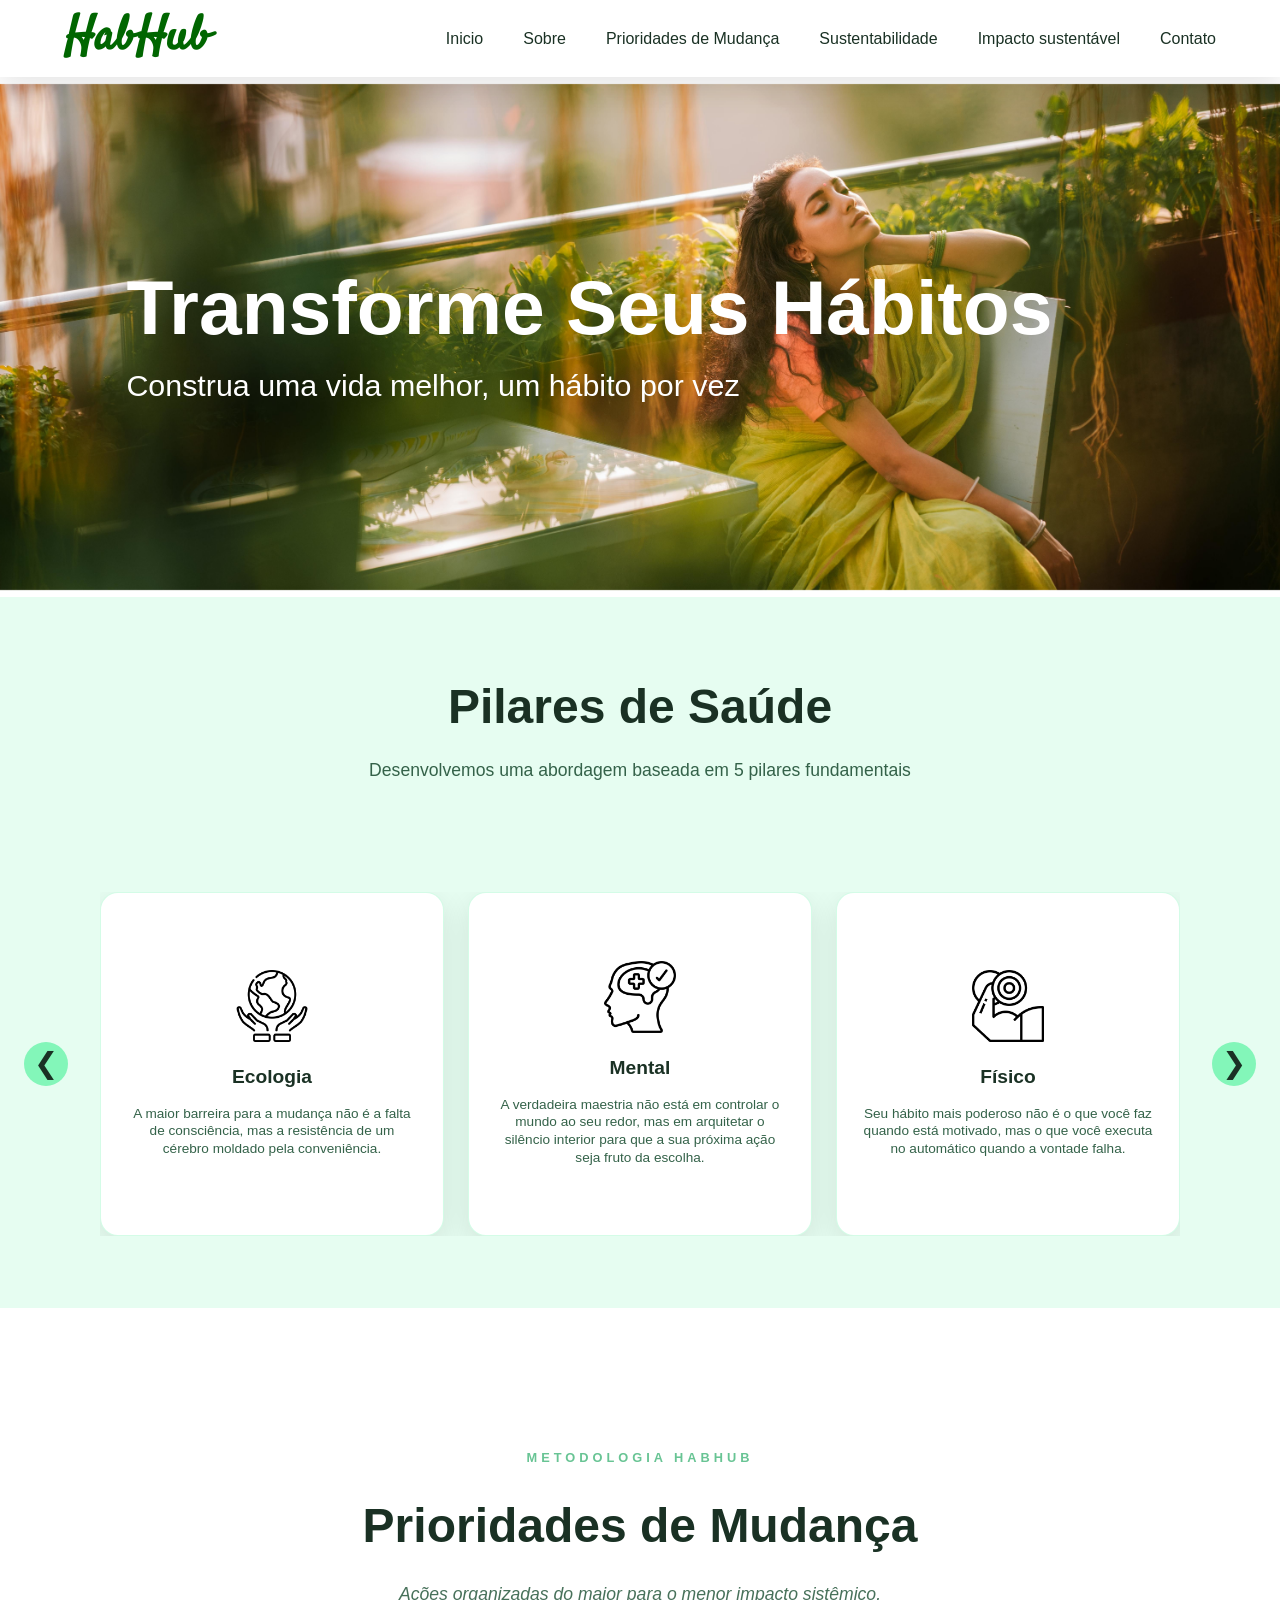
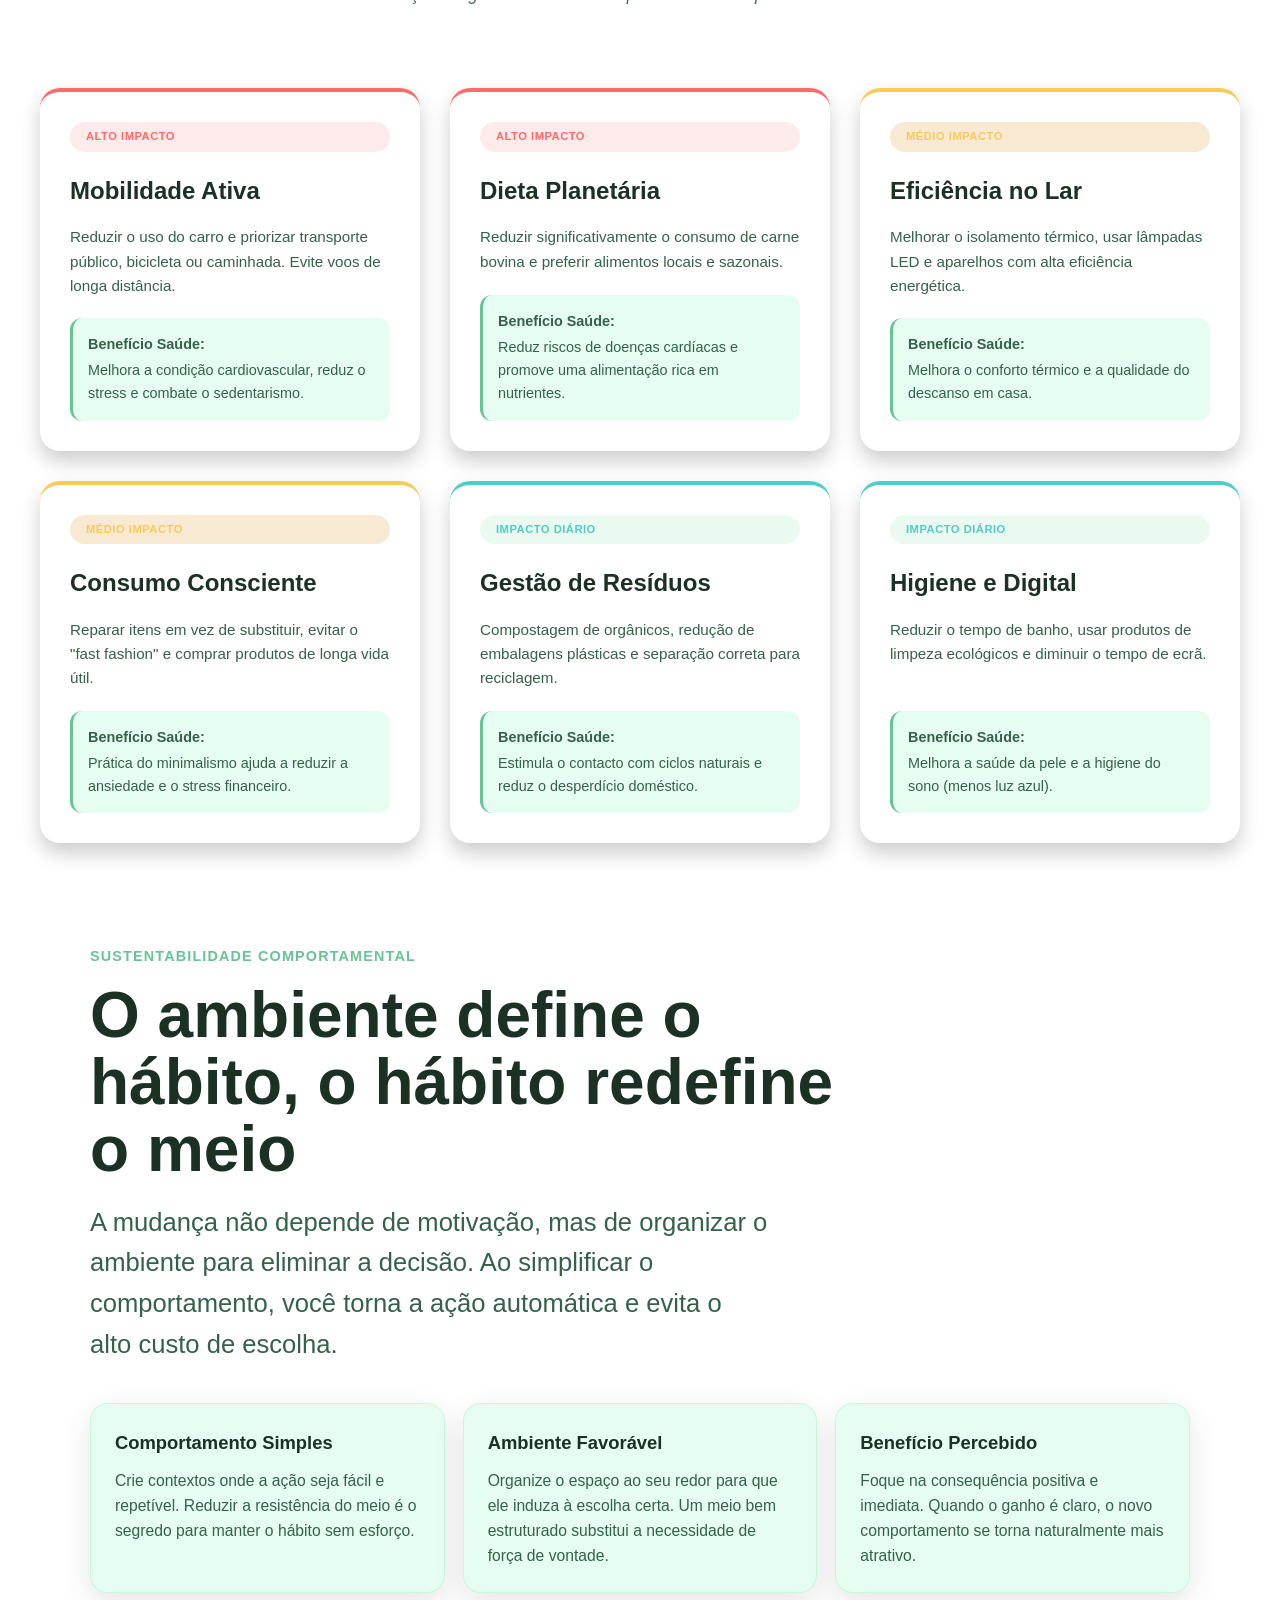
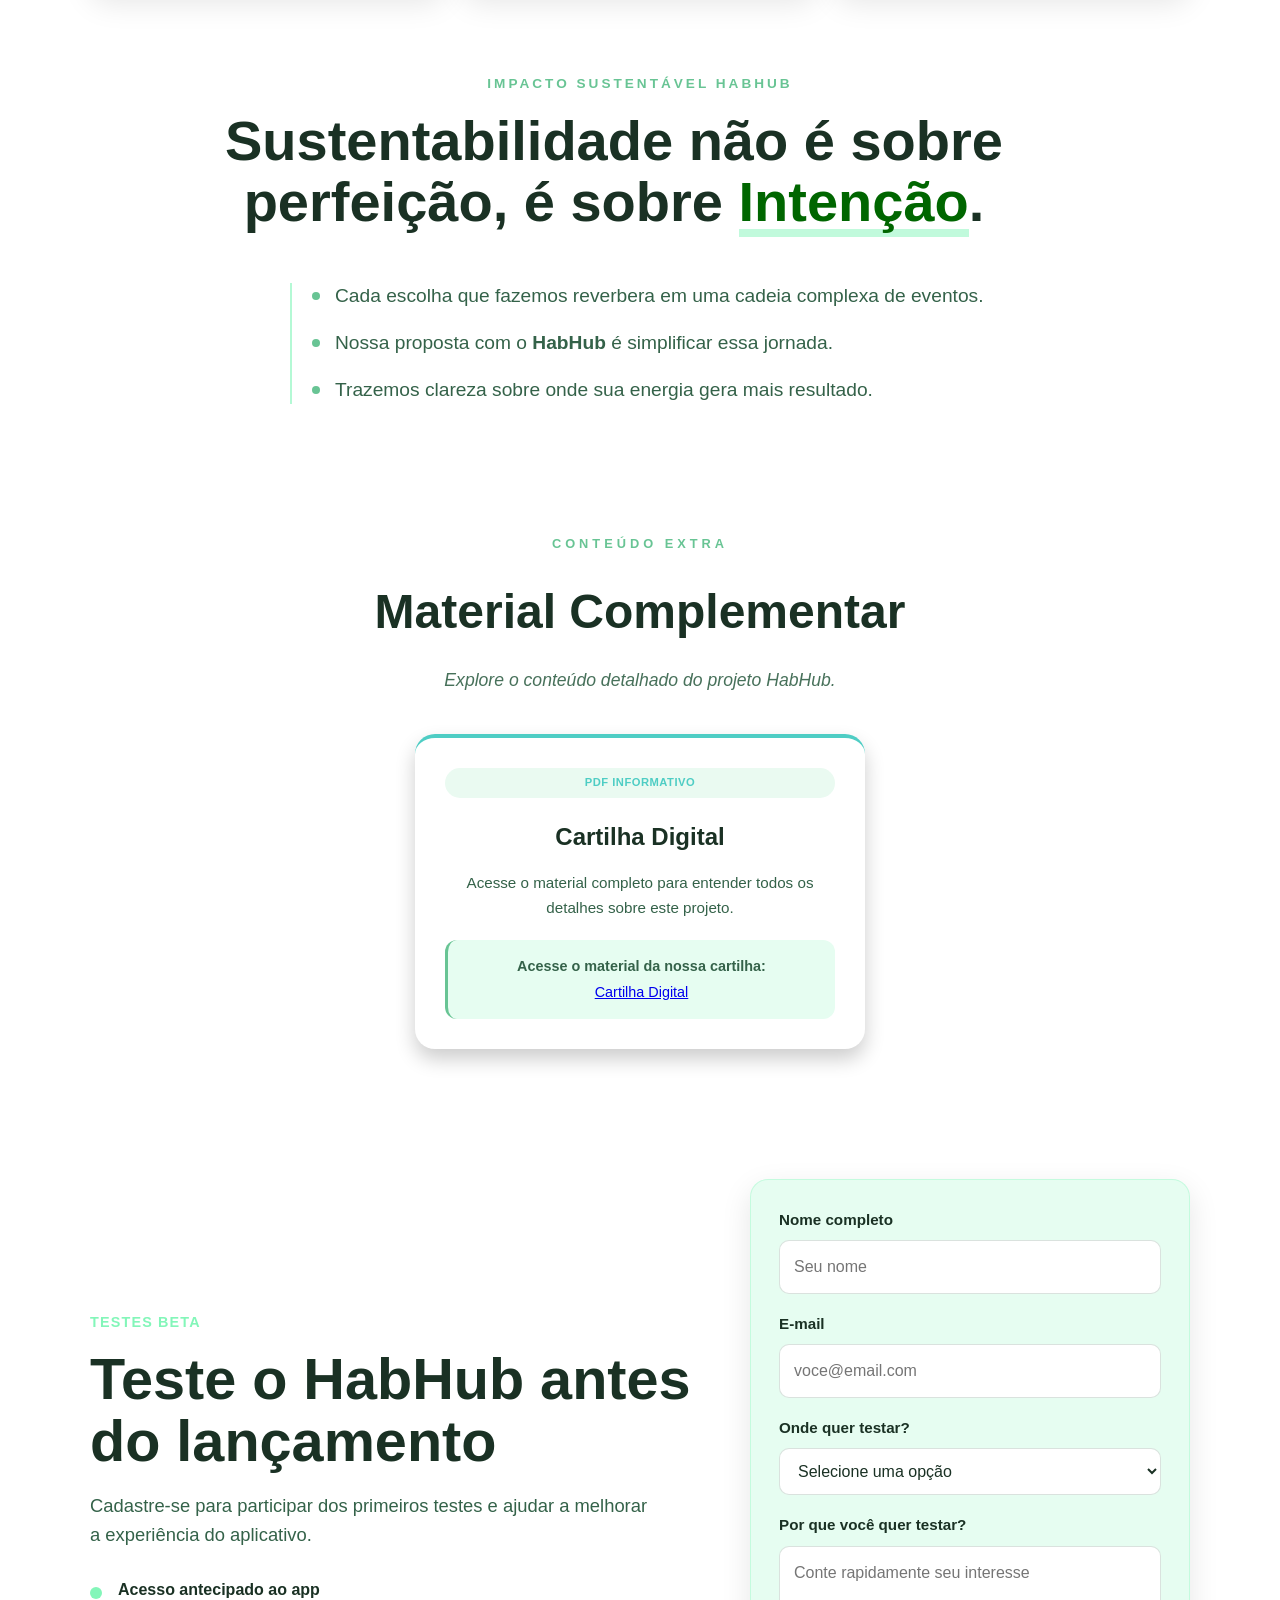
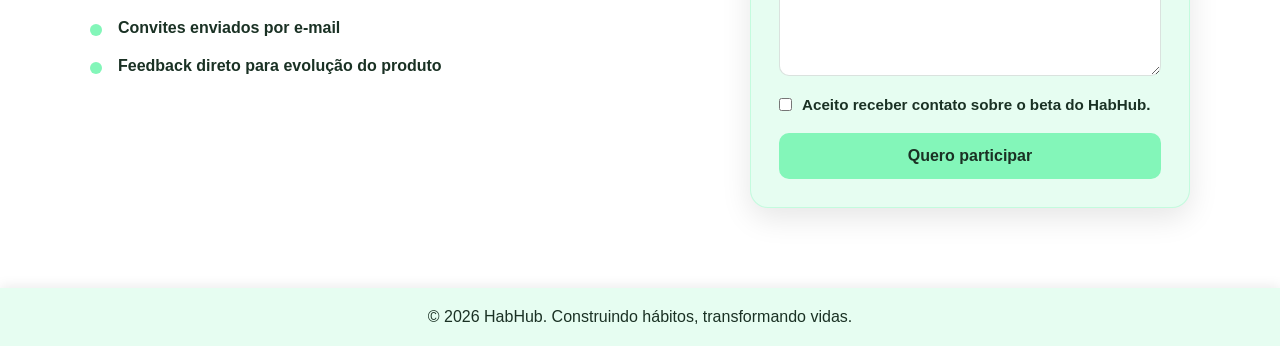
==== commit 65400cc0: "Alteração na ordem do download" ====
--- a/index.html
+++ b/index.html
@@ -153,25 +153,6 @@
                         Melhora a saúde da pele e a higiene do sono (menos luz azul).
                     </div>
                 </article>
-
-                <hr class="section-divider"> <div class="cartilha-section">
-                    <div class="section-header-divider">
-                        <span class="upper-detail">Conteúdo Extra</span>
-                        <h2>Material Complementar</h2>
-                        <p>Explore o conteúdo detalhado do projeto HabHub.</p>
-                    </div>
-                    <div class="cartilha-container">
-                        <article class="card low card-cartilha">
-                            <span class="badge low">PDF Informativo</span>
-                            <h3>Cartilha Digital</h3>
-                            <p>Acesse o material completo para entender todos os detalhes sobre este projeto.</p>
-                            <div class="health-box">
-                                <strong>Acesse o material da nossa cartilha:</strong>
-                                <a href="./docs/CARTILHA versão final- Conexões Saudáveis.pdf" target="_blank">Cartilha Digital</a>                 
-                            </div>
-                        </article>
-                        </div>
-                    </div>
         </section>
         </section>
         <section id="sustentabilidade" class="sustainability">
@@ -215,6 +196,24 @@
                 </div>
             </div>
         </section>
+        <hr class="section-divider"> <div class="cartilha-section">
+            <div class="section-header-divider">
+                <span class="upper-detail">Conteúdo Extra</span>
+                <h2>Material Complementar</h2>
+                <p>Explore o conteúdo detalhado do projeto HabHub.</p>
+            </div>
+            <div class="cartilha-container">
+                <article class="card low card-cartilha">
+                    <span class="badge low">PDF Informativo</span>
+                    <h3>Cartilha Digital</h3>
+                    <p>Acesse o material completo para entender todos os detalhes sobre este projeto.</p>
+                    <div class="health-box">
+                        <strong>Acesse o material da nossa cartilha:</strong>
+                        <a href="./docs/CARTILHA versão final- Conexões Saudáveis.pdf" target="_blank">Cartilha Digital</a>                 
+                    </div>
+                </article>
+                </div>
+            </div>
         <section id="contato" class="beta-signup">
             <div class="beta-content">
                 <div class="beta-info">
